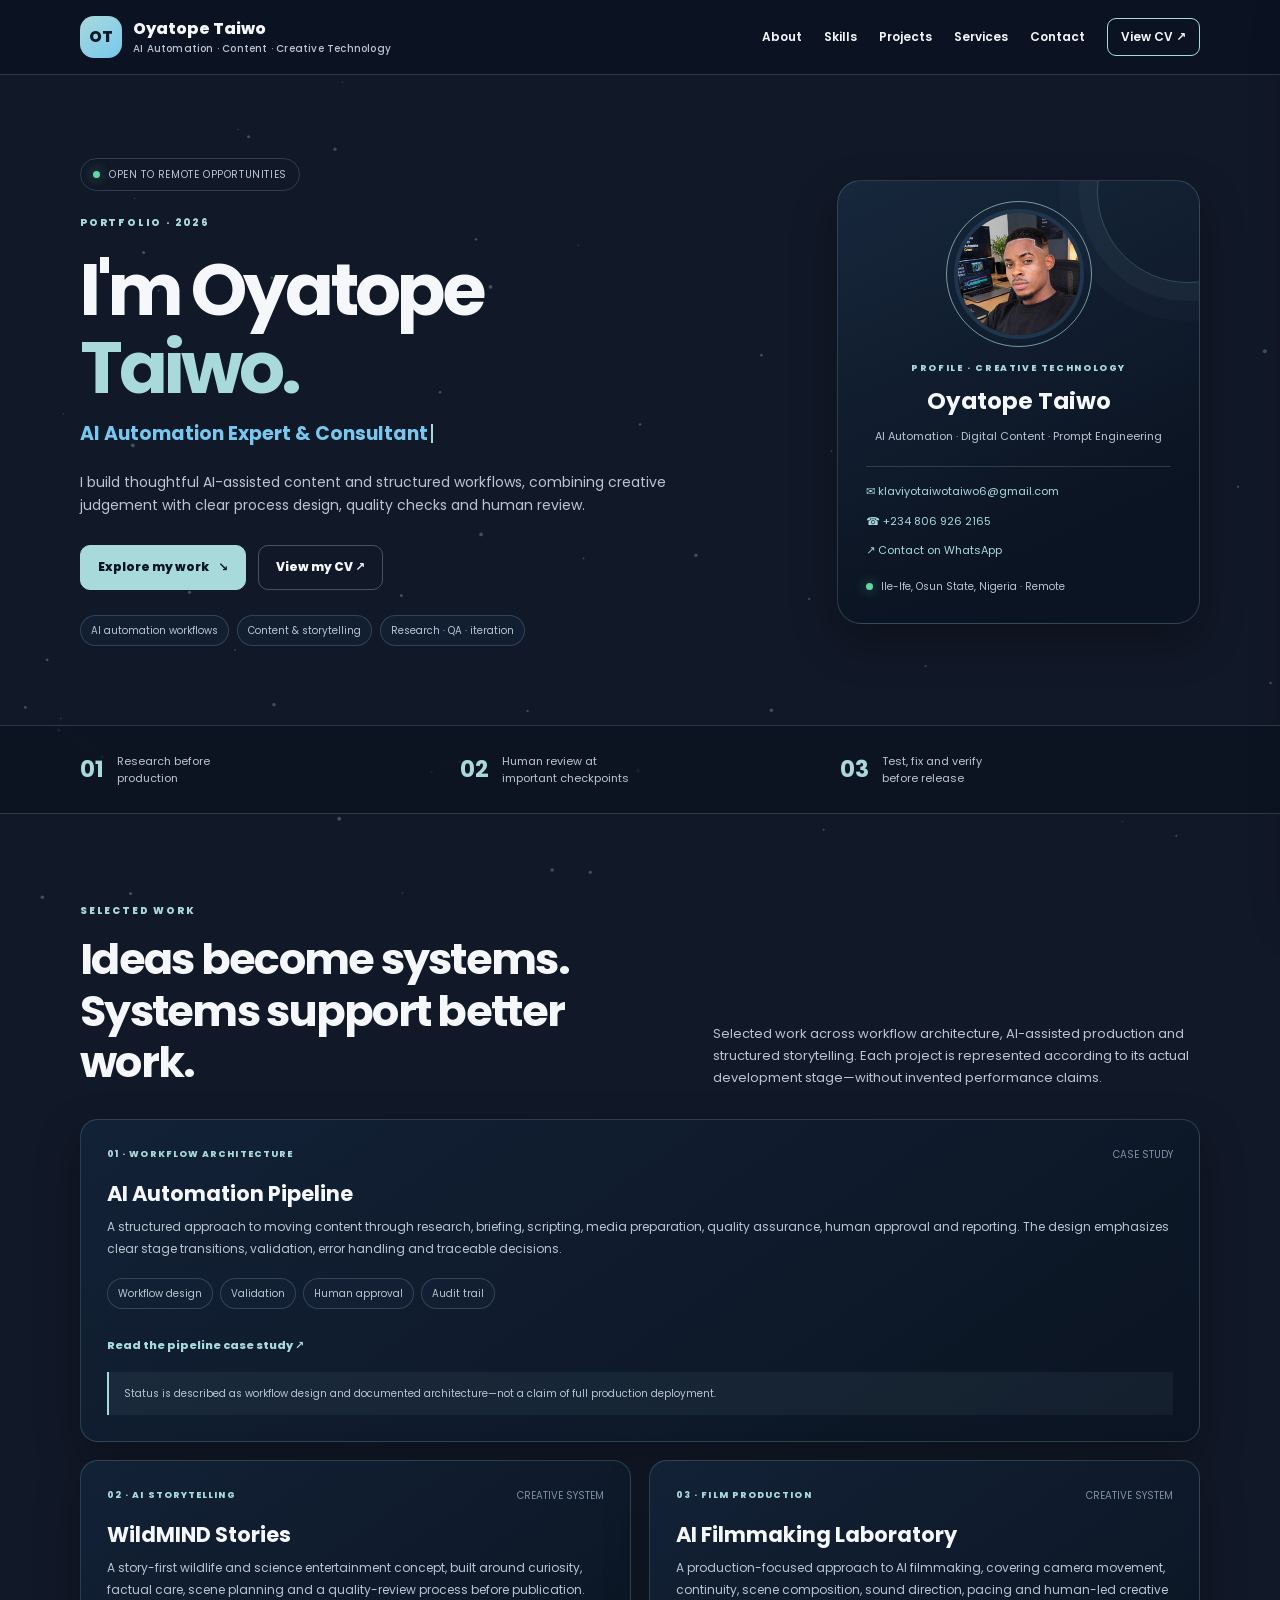
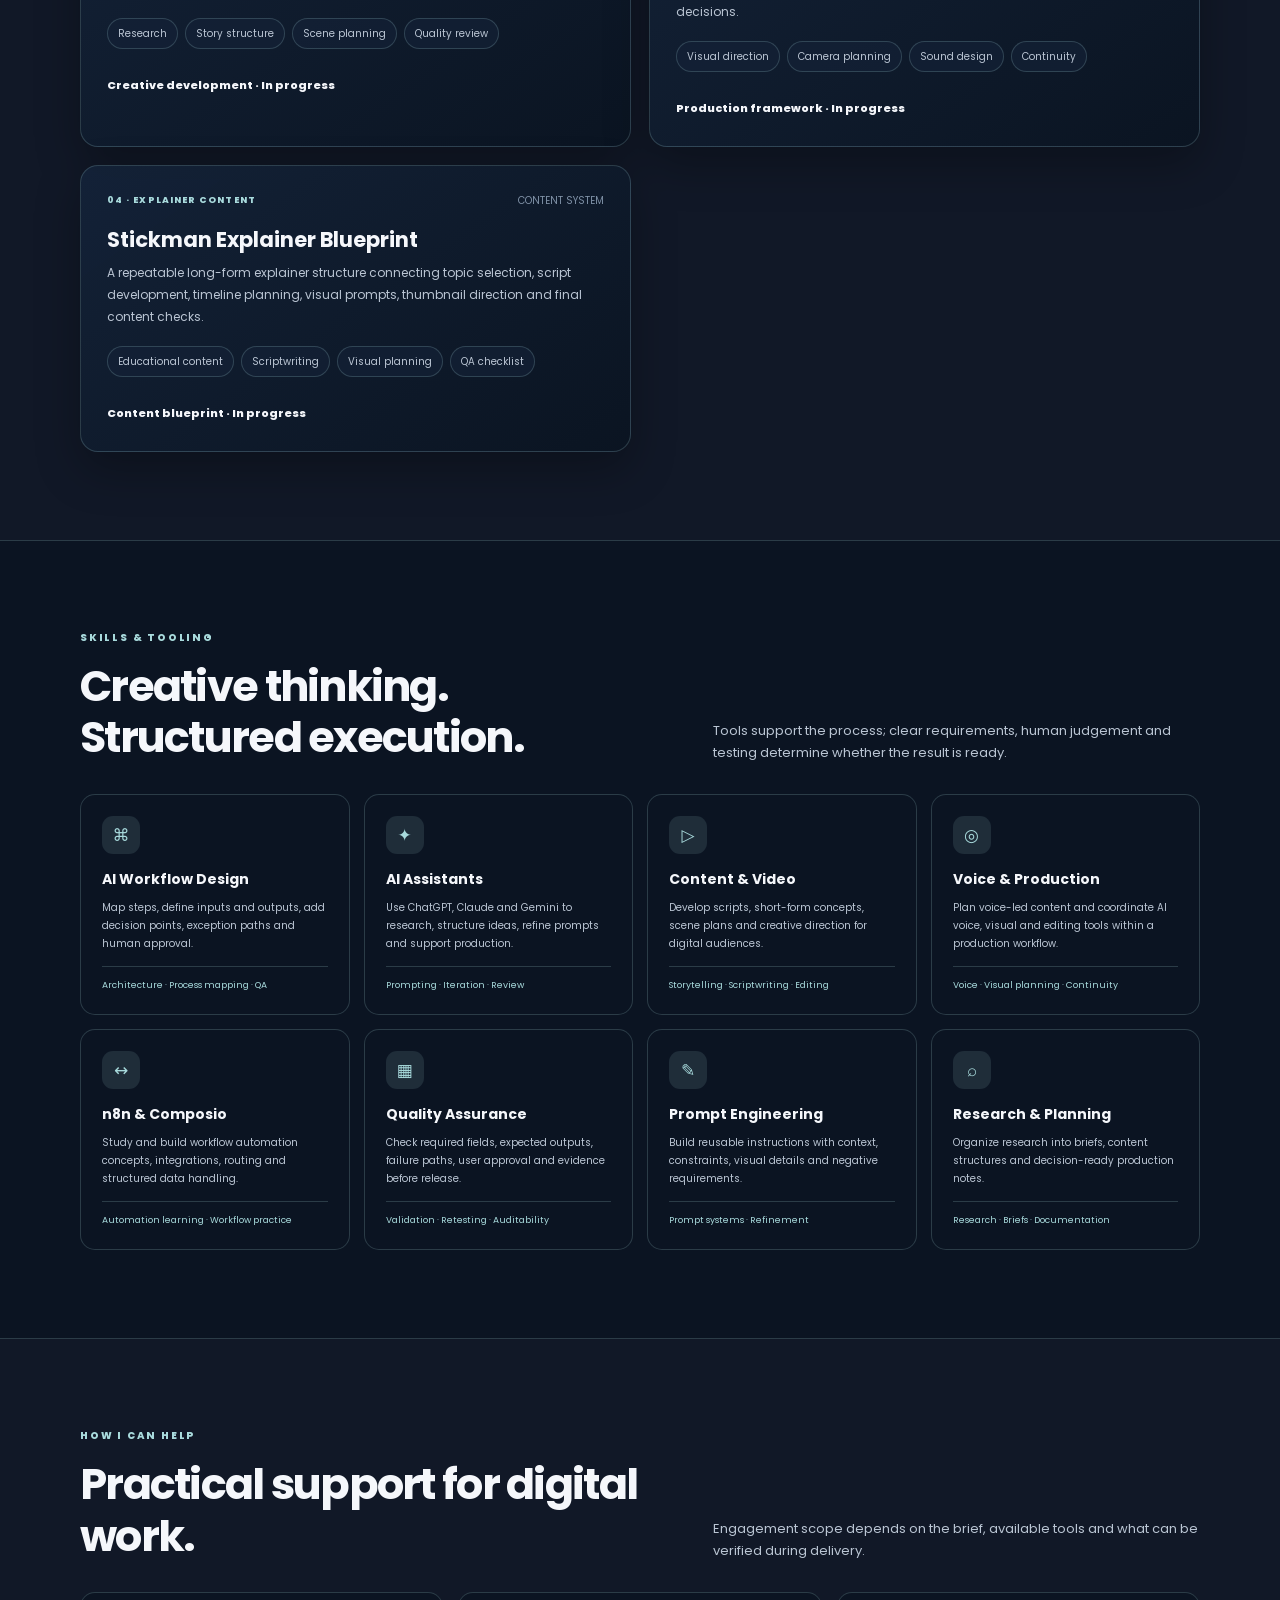
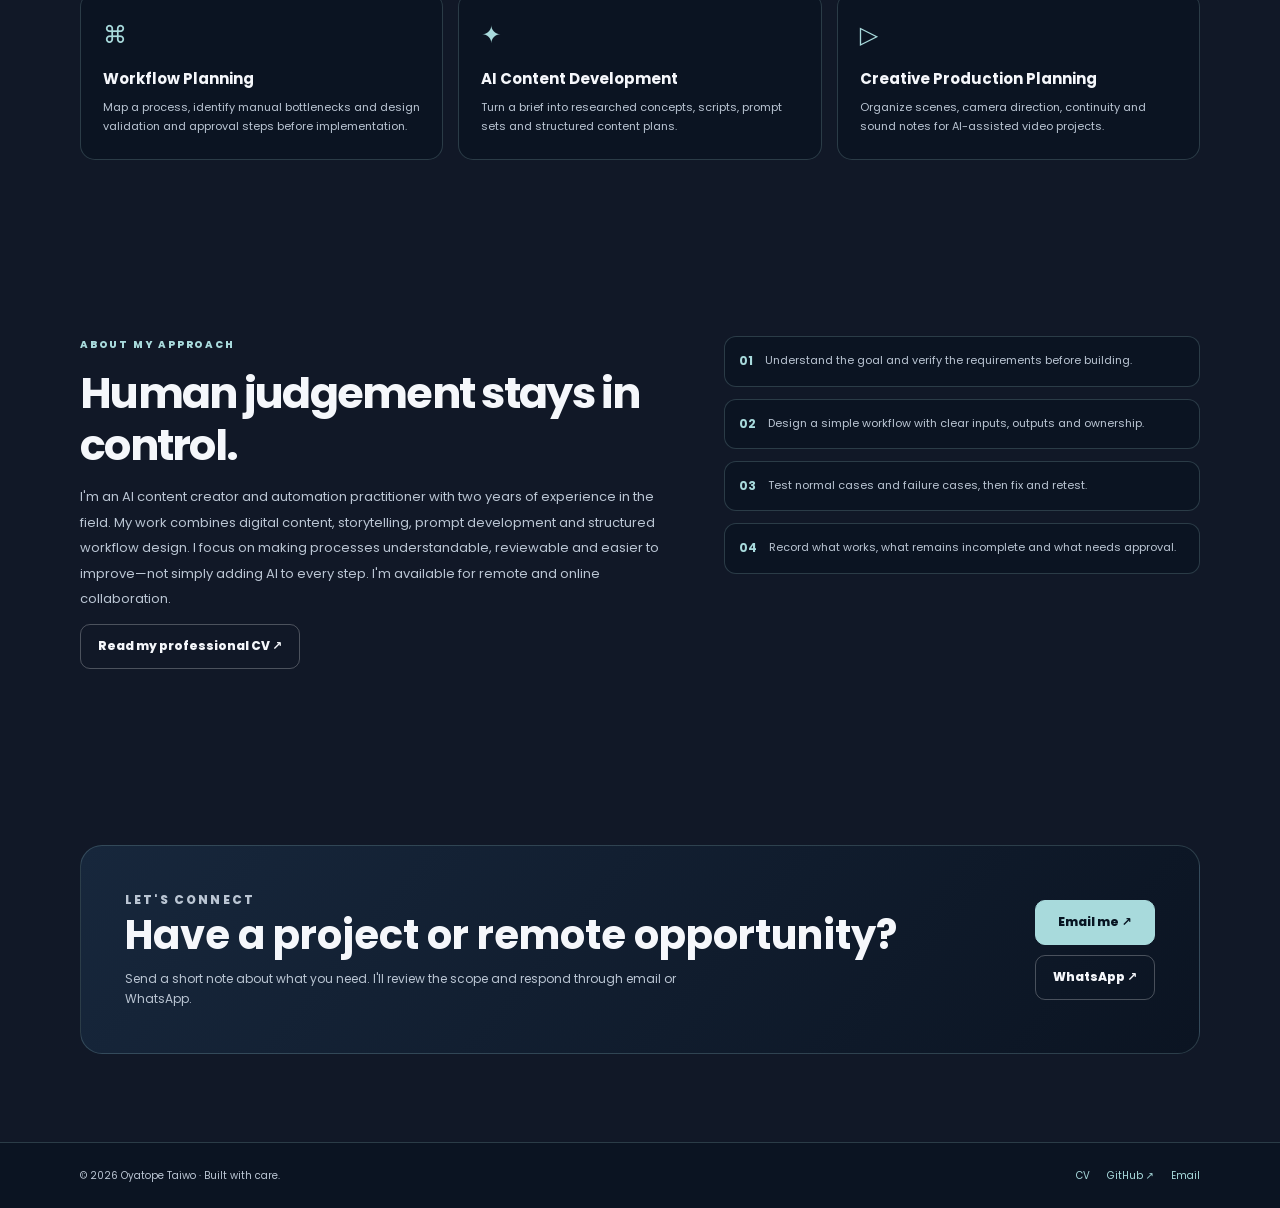
==== christian-style-preview.html @ 6e8637de "Add isolated Christian-inspired portfolio redesign preview" ====
<!doctype html>
<html lang="en">
<head>
<meta charset="utf-8">
<meta name="viewport" content="width=device-width,initial-scale=1">
<meta name="theme-color" content="#0d1726">
<meta name="description" content="Oyatope Taiwo — AI Automation, AI Content Creation and Creative Technology. Explore selected work, workflow design and professional experience.">
<title>Oyatope Taiwo | AI Automation & Creative Technology</title>
<link rel="preconnect" href="https://fonts.googleapis.com">
<link rel="preconnect" href="https://fonts.gstatic.com" crossorigin>
<link href="https://fonts.googleapis.com/css2?family=Poppins:wght@400;500;600;700;800&display=swap" rel="stylesheet">
<style>
:root{--bg:#111827;--panel:#0b1422;--panel2:#142238;--blue:#a8dadc;--blue2:#77c7ee;--text:#f5f7fb;--muted:#bac5d3;--line:rgba(168,218,220,.2);--shadow:0 18px 45px rgba(0,0,0,.28);--wrap:1120px}
*{box-sizing:border-box}html{scroll-behavior:smooth;scroll-padding-top:86px}body{margin:0;background:var(--bg);color:var(--text);font-family:Poppins,system-ui,sans-serif;line-height:1.7;overflow-x:hidden}body.menu-open{overflow:hidden}a{color:var(--blue);text-underline-offset:4px}button{font:inherit}.wrap{width:min(var(--wrap),calc(100% - 42px));margin-inline:auto}.skip{position:absolute;left:-999px;top:10px;background:var(--blue);color:#07111e;padding:10px;z-index:1000}.skip:focus{left:10px}#particles{position:fixed;inset:0;width:100%;height:100%;z-index:-1;pointer-events:none;opacity:.46}
header{position:sticky;top:0;z-index:50;background:rgba(11,20,34,.94);backdrop-filter:blur(14px);border-bottom:1px solid var(--line)}.topbar{min-height:74px;display:flex;align-items:center;justify-content:space-between;gap:16px}.brand{display:flex;align-items:center;gap:11px;text-decoration:none;color:var(--text);font-weight:800;line-height:1.2}.brand-mark{width:42px;height:42px;display:grid;place-items:center;border-radius:14px;background:linear-gradient(145deg,var(--blue),var(--blue2));color:#0a1724;font-weight:800}.brand small{display:block;margin-top:4px;color:var(--muted);font-size:10px;font-weight:500;letter-spacing:.02em}.desktop-nav{display:flex;align-items:center;gap:22px}.desktop-nav a,.side-nav a{font-size:12px;font-weight:600;text-decoration:none;color:var(--text)}.desktop-nav a:hover,.side-nav a:hover{color:var(--blue)}.nav-cv{border:1px solid var(--blue);padding:8px 13px;border-radius:9px}.menu-toggle{display:none;width:44px;height:42px;border:1px solid var(--line);border-radius:10px;background:transparent;cursor:pointer}.menu-toggle span{display:block;width:20px;height:2px;background:var(--text);margin:5px auto;transition:transform .22s,opacity .22s}.menu-toggle[aria-expanded=true] span:first-child{transform:translateY(7px) rotate(45deg)}.menu-toggle[aria-expanded=true] span:nth-child(2){opacity:0}.menu-toggle[aria-expanded=true] span:last-child{transform:translateY(-7px) rotate(-45deg)}.menu-overlay{position:fixed;inset:0;background:rgba(0,0,0,.6);z-index:59;opacity:0;visibility:hidden;transition:opacity .25s}.side-nav{position:fixed;right:0;top:0;height:100dvh;width:min(330px,86vw);padding:92px 28px 30px;background:var(--panel);border-left:1px solid var(--line);z-index:60;display:flex;flex-direction:column;gap:5px;transform:translateX(105%);transition:transform .28s ease;box-shadow:var(--shadow)}.side-nav a{padding:13px 12px;border-radius:9px}.side-nav a:hover{background:var(--panel2)}.side-nav .side-note{margin-top:auto;color:var(--muted);font-size:11px}
body.menu-open .side-nav{transform:translateX(0)}body.menu-open .menu-overlay{opacity:1;visibility:visible}
.hero{min-height:650px;display:grid;grid-template-columns:minmax(0,1.35fr) minmax(270px,.72fr);align-items:center;gap:clamp(34px,6vw,78px);padding-top:76px;padding-bottom:72px}.eyebrow{color:var(--blue);font-size:10px;font-weight:800;letter-spacing:.18em;margin:0 0 15px}.availability{display:inline-flex;align-items:center;gap:9px;border:1px solid var(--line);border-radius:100px;padding:7px 12px;color:var(--muted);font-size:10px;letter-spacing:.06em}.dot{width:7px;height:7px;border-radius:50%;background:#65d6a3;box-shadow:0 0 12px rgba(101,214,163,.6)}.hero h1{font-size:clamp(42px,6vw,72px);line-height:1.08;letter-spacing:-.055em;margin:20px 0 12px}.hero h1 span{color:var(--blue)}.role{color:var(--blue2);font-weight:700;font-size:clamp(15px,2vw,19px);margin:0 0 20px}.hero-copy>p:not(.eyebrow):not(.role){max-width:660px;color:var(--muted);font-size:14px}.actions{display:flex;flex-wrap:wrap;gap:12px;margin-top:27px}.btn{min-height:45px;display:inline-flex;align-items:center;justify-content:center;gap:9px;padding:11px 17px;border:1px solid var(--blue);border-radius:10px;text-decoration:none;font-size:12px;font-weight:750;transition:transform .2s,background .2s,color .2s}.btn:hover{transform:translateY(-2px)}.btn-primary{background:var(--blue);color:#081522}.btn-primary:hover{background:#c9f0f1;color:#081522}.btn-ghost{background:transparent;color:var(--text);border-color:rgba(255,255,255,.25)}.quick-tags{display:flex;flex-wrap:wrap;gap:8px;margin-top:25px}.quick-tags span,.pills span{font-size:10px;border:1px solid var(--line);border-radius:100px;padding:6px 10px;color:var(--muted);background:rgba(20,34,56,.65)}
.profile-card{position:relative;padding:28px;background:linear-gradient(155deg,#17273c,#0b1422 75%);border:1px solid var(--line);border-radius:24px;box-shadow:var(--shadow);overflow:hidden}.profile-card:before{content:"";position:absolute;width:180px;height:180px;right:-80px;top:-80px;border:1px solid rgba(168,218,220,.24);border-radius:50%;box-shadow:0 0 0 18px rgba(168,218,220,.035),0 0 0 38px rgba(168,218,220,.025)}.portrait-wrap{width:130px;height:130px;margin:0 auto 22px;position:relative}.portrait-wrap:before{content:"";position:absolute;inset:-8px;border:1px solid var(--blue);border-radius:50%;opacity:.65;animation:orbit 18s linear infinite}.portrait{width:100%;height:100%;display:block;object-fit:cover;object-position:center;border-radius:50%;border:4px solid #20364c;background:#17273c}.profile-card .eyebrow{text-align:center;margin-bottom:6px;font-size:9px}.profile-card h2{text-align:center;font-size:23px;margin:0}.profile-sub{text-align:center;color:var(--muted);font-size:11px;margin:6px 0 20px}.profile-links{border-top:1px solid var(--line);padding-top:15px;display:grid;gap:11px}.profile-links a{font-size:11px;overflow-wrap:anywhere;text-decoration:none}.profile-links a:hover{text-decoration:underline}.location{color:var(--muted);font-size:10px;margin-top:18px;display:flex;gap:8px;align-items:center}
.principles{border-block:1px solid var(--line);background:rgba(11,20,34,.76)}.principles-inner{display:grid;grid-template-columns:repeat(3,1fr);gap:20px;padding-block:24px}.principle{display:flex;align-items:center;gap:13px}.principle strong{font-size:23px;color:var(--blue)}.principle span{font-size:11px;line-height:1.5;color:var(--muted)}
section.content{padding-top:88px;padding-bottom:88px}.section-head{display:grid;grid-template-columns:1.1fr .9fr;gap:38px;align-items:end;margin-bottom:30px}.section-head h2,.about h2{font-size:clamp(29px,4vw,43px);line-height:1.2;letter-spacing:-.04em;margin:0}.section-head>p{margin:0;color:var(--muted);font-size:13px}.project-grid{display:grid;grid-template-columns:repeat(2,minmax(0,1fr));gap:18px}.project{position:relative;padding:26px;border:1px solid var(--line);border-radius:18px;background:linear-gradient(145deg,rgba(20,34,56,.95),rgba(11,20,34,.96));box-shadow:var(--shadow);transition:transform .22s,border-color .22s}.project:hover{transform:translateY(-4px);border-color:rgba(168,218,220,.55)}.project.featured{grid-column:1/-1}.project-top{display:flex;align-items:center;justify-content:space-between;gap:12px}.project-type{font-size:9px;font-weight:800;letter-spacing:.12em;color:var(--blue)}.project-number{font-size:10px;color:#7f91a6}.project h3{font-size:21px;line-height:1.3;margin:17px 0 9px}.project p{font-size:12px;color:var(--muted);margin:0;line-height:1.85}.pills{display:flex;flex-wrap:wrap;gap:7px;margin:17px 0 21px}.text-link{font-size:11px;font-weight:800;text-decoration:none}.text-link:hover{text-decoration:underline}.evidence-note{margin-top:15px;padding:13px 15px;border-left:2px solid var(--blue);background:rgba(168,218,220,.06);color:var(--muted);font-size:10px}
.skills-section{background:rgba(11,20,34,.72);border-block:1px solid var(--line)}.skill-grid{display:grid;grid-template-columns:repeat(4,minmax(0,1fr));gap:14px}.skill{padding:21px;border:1px solid var(--line);border-radius:15px;background:var(--panel)}.skill-icon{width:38px;height:38px;display:grid;place-items:center;border-radius:11px;background:rgba(168,218,220,.12);color:var(--blue);font-size:17px}.skill h3{font-size:14px;margin:14px 0 7px}.skill p{font-size:10px;color:var(--muted);line-height:1.8;margin:0}.skill small{display:block;color:var(--blue);font-size:9px;margin-top:13px;padding-top:11px;border-top:1px solid var(--line)}
.service-grid{display:grid;grid-template-columns:repeat(3,minmax(0,1fr));gap:15px}.service{padding:22px;border:1px solid var(--line);border-radius:15px;background:var(--panel)}.service .symbol{font-size:24px;color:var(--blue)}.service h3{font-size:15px;margin:10px 0 6px}.service p{font-size:11px;color:var(--muted);line-height:1.8;margin:0}
.about-layout{display:grid;grid-template-columns:1fr .8fr;gap:50px;align-items:start}.about-copy{font-size:13px;color:var(--muted);line-height:1.95}.approach-list{display:grid;gap:12px}.approach-item{display:flex;gap:12px;padding:14px;border:1px solid var(--line);border-radius:12px;background:var(--panel)}.approach-item b{color:var(--blue);font-size:12px}.approach-item span{font-size:11px;color:var(--muted)}
.contact-box{padding:clamp(24px,5vw,44px);border:1px solid var(--line);border-radius:22px;background:linear-gradient(130deg,#17273c,#0b1422);display:grid;grid-template-columns:1fr auto;gap:25px;align-items:center}.contact-box h2{font-size:clamp(27px,4vw,40px);line-height:1.2;margin:0 0 10px}.contact-box p{font-size:12px;color:var(--muted);margin:0;max-width:620px}.contact-actions{display:flex;flex-direction:column;gap:10px}.contact-actions .btn{white-space:nowrap}
footer{border-top:1px solid var(--line);background:var(--panel)}.footer-inner{display:flex;justify-content:space-between;align-items:center;gap:18px;padding-block:24px}.footer-inner p{font-size:10px;color:var(--muted);margin:0}.footer-links{display:flex;gap:17px;flex-wrap:wrap}.footer-links a{font-size:10px;text-decoration:none}.to-top{position:fixed;right:18px;bottom:18px;width:47px;height:47px;display:grid;place-items:center;border:1px solid var(--line);border-radius:50%;background:var(--blue);color:#091521;font-size:20px;text-decoration:none;box-shadow:var(--shadow);z-index:30;opacity:0;pointer-events:none;transform:translateY(8px);transition:opacity .2s,transform .2s}.to-top.visible{opacity:1;pointer-events:auto;transform:translateY(0)}
.reveal{opacity:0;transform:translateY(18px);transition:opacity .55s ease,transform .55s ease}.reveal.in-view{opacity:1;transform:translateY(0)}.type-caret{display:inline-block;width:2px;height:1em;vertical-align:-.12em;background:var(--blue);margin-left:3px;animation:blink .8s steps(2,start) infinite}
@keyframes orbit{to{transform:rotate(360deg)}}@keyframes blink{to{opacity:0}}
@media(max-width:900px){.desktop-nav{gap:13px}.desktop-nav a{font-size:11px}.hero{gap:35px;min-height:auto;padding-top:62px}.skill-grid{grid-template-columns:repeat(2,minmax(0,1fr))}.service-grid{grid-template-columns:repeat(2,minmax(0,1fr))}}
@media(max-width:700px){.desktop-nav{display:none}.menu-toggle{display:block}.hero{grid-template-columns:1fr;padding-top:50px;padding-bottom:48px;gap:36px}.hero h1{font-size:clamp(42px,11vw,64px)}.profile-card{max-width:410px;width:100%;margin-inline:auto}.principles-inner{gap:12px}.principle{align-items:flex-start;gap:8px}.principle strong{font-size:18px}.principle span{font-size:9px}.section-head{grid-template-columns:1fr;gap:12px}.project-grid{grid-template-columns:1fr}.project.featured{grid-column:auto}.about-layout{grid-template-columns:1fr;gap:22px}.contact-box{grid-template-columns:1fr}.contact-actions{flex-direction:row;flex-wrap:wrap}.contact-actions .btn{white-space:normal}.footer-inner{align-items:flex-start;flex-direction:column}.side-nav{display:flex}}
@media(max-width:430px){.wrap{width:calc(100% - 30px)}.brand small{max-width:210px;font-size:9px}.brand-mark{width:38px;height:38px}.hero h1{font-size:41px}.hero-copy>p:not(.eyebrow):not(.role){font-size:12px}.actions .btn{flex:1}.principles-inner{grid-template-columns:1fr;gap:13px}.principle{align-items:center}.principle span br{display:none}.skill-grid,.service-grid{grid-template-columns:1fr}.skill p{min-height:0}.project{padding:21px}.project h3{font-size:19px}.contact-actions{flex-direction:column}.contact-actions .btn{width:100%}}
@media(prefers-reduced-motion:reduce){*,*::before,*::after{scroll-behavior:auto!important;animation-duration:.01ms!important;animation-iteration-count:1!important;transition-duration:.01ms!important}.reveal{opacity:1;transform:none}}
</style>
</head>
<body id="top">
<a class="skip" href="#main">Skip to content</a>
<canvas id="particles" aria-hidden="true"></canvas>
<header>
  <div class="topbar wrap">
    <a class="brand" href="#top" aria-label="Oyatope Taiwo home"><span class="brand-mark">OT</span><span>Oyatope Taiwo<small>AI Automation · Content · Creative Technology</small></span></a>
    <nav class="desktop-nav" aria-label="Main navigation"><a href="#about">About</a><a href="#skills">Skills</a><a href="#work">Projects</a><a href="#services">Services</a><a href="#contact">Contact</a><a class="nav-cv" href="cv.html">View CV ↗</a></nav>
    <button class="menu-toggle" id="menu-toggle" type="button" aria-label="Open navigation menu" aria-controls="side-nav" aria-expanded="false"><span></span><span></span><span></span></button>
  </div>
</header>
<div class="menu-overlay" id="menu-overlay" aria-hidden="true"></div>
<nav class="side-nav" id="side-nav" aria-label="Mobile navigation" aria-hidden="true">
  <a href="#about">About me</a><a href="#skills">Skills & tools</a><a href="#work">Selected projects</a><a href="#services">Services</a><a href="#contact">Contact</a><a href="cv.html">View CV ↗</a>
  <p class="side-note">Research carefully. Build deliberately. Test before release.</p>
</nav>
<main id="main">
<section class="hero wrap">
  <div class="hero-copy reveal">
    <span class="availability"><span class="dot"></span> OPEN TO REMOTE OPPORTUNITIES</span>
    <p class="eyebrow" style="margin-top:23px">PORTFOLIO · 2026</p>
    <h1>I'm Oyatope<br><span>Taiwo.</span></h1>
    <p class="role"><span id="typed-role">AI Automation Expert & Consultant</span><span class="type-caret" aria-hidden="true"></span></p>
    <p>I build thoughtful AI-assisted content and structured workflows, combining creative judgement with clear process design, quality checks and human review.</p>
    <div class="actions"><a class="btn btn-primary" href="#work">Explore my work <span aria-hidden="true">↘</span></a><a class="btn btn-ghost" href="cv.html">View my CV ↗</a></div>
    <div class="quick-tags"><span>AI automation workflows</span><span>Content & storytelling</span><span>Research · QA · iteration</span></div>
  </div>
  <aside class="profile-card reveal" aria-label="Professional contact card">
    <div class="portrait-wrap"><img class="portrait" src="assets/profile.jpg" alt="Professional photograph of Oyatope Taiwo" width="130" height="130" fetchpriority="high"></div>
    <p class="eyebrow">PROFILE · CREATIVE TECHNOLOGY</p><h2>Oyatope Taiwo</h2><p class="profile-sub">AI Automation · Digital Content · Prompt Engineering</p>
    <div class="profile-links"><a href="mailto:klaviyotaiwotaiwo6@gmail.com">✉ klaviyotaiwotaiwo6@gmail.com</a><a href="tel:+2348069262165">☎ +234 806 926 2165</a><a href="https://wa.me/2348069262165" target="_blank" rel="noopener noreferrer">↗ Contact on WhatsApp</a></div>
    <div class="location"><span class="dot"></span> Ile-Ife, Osun State, Nigeria · Remote</div>
  </aside>
</section>
<div class="principles"><div class="principles-inner wrap"><div class="principle"><strong>01</strong><span>Research before<br>production</span></div><div class="principle"><strong>02</strong><span>Human review at<br>important checkpoints</span></div><div class="principle"><strong>03</strong><span>Test, fix and verify<br>before release</span></div></div></div>
<section class="content wrap" id="work">
  <div class="section-head reveal"><div><p class="eyebrow">SELECTED WORK</p><h2>Ideas become systems.<br>Systems support better work.</h2></div><p>Selected work across workflow architecture, AI-assisted production and structured storytelling. Each project is represented according to its actual development stage—without invented performance claims.</p></div>
  <div class="project-grid">
    <article class="project featured reveal"><div class="project-top"><span class="project-type">01 · WORKFLOW ARCHITECTURE</span><span class="project-number">CASE STUDY</span></div><h3>AI Automation Pipeline</h3><p>A structured approach to moving content through research, briefing, scripting, media preparation, quality assurance, human approval and reporting. The design emphasizes clear stage transitions, validation, error handling and traceable decisions.</p><div class="pills"><span>Workflow design</span><span>Validation</span><span>Human approval</span><span>Audit trail</span></div><a class="text-link" href="si-automation-pipeline.html">Read the pipeline case study ↗</a><div class="evidence-note">Status is described as workflow design and documented architecture—not a claim of full production deployment.</div></article>
    <article class="project reveal"><div class="project-top"><span class="project-type">02 · AI STORYTELLING</span><span class="project-number">CREATIVE SYSTEM</span></div><h3>WildMIND Stories</h3><p>A story-first wildlife and science entertainment concept, built around curiosity, factual care, scene planning and a quality-review process before publication.</p><div class="pills"><span>Research</span><span>Story structure</span><span>Scene planning</span><span>Quality review</span></div><span class="text-link">Creative development · In progress</span></article>
    <article class="project reveal"><div class="project-top"><span class="project-type">03 · FILM PRODUCTION</span><span class="project-number">CREATIVE SYSTEM</span></div><h3>AI Filmmaking Laboratory</h3><p>A production-focused approach to AI filmmaking, covering camera movement, continuity, scene composition, sound direction, pacing and human-led creative decisions.</p><div class="pills"><span>Visual direction</span><span>Camera planning</span><span>Sound design</span><span>Continuity</span></div><span class="text-link">Production framework · In progress</span></article>
    <article class="project reveal"><div class="project-top"><span class="project-type">04 · EXPLAINER CONTENT</span><span class="project-number">CONTENT SYSTEM</span></div><h3>Stickman Explainer Blueprint</h3><p>A repeatable long-form explainer structure connecting topic selection, script development, timeline planning, visual prompts, thumbnail direction and final content checks.</p><div class="pills"><span>Educational content</span><span>Scriptwriting</span><span>Visual planning</span><span>QA checklist</span></div><span class="text-link">Content blueprint · In progress</span></article>
  </div>
</section>
<section class="content skills-section" id="skills"><div class="wrap"><div class="section-head reveal"><div><p class="eyebrow">SKILLS & TOOLING</p><h2>Creative thinking.<br>Structured execution.</h2></div><p>Tools support the process; clear requirements, human judgement and testing determine whether the result is ready.</p></div>
<div class="skill-grid">
  <article class="skill reveal"><span class="skill-icon" aria-hidden="true">⌘</span><h3>AI Workflow Design</h3><p>Map steps, define inputs and outputs, add decision points, exception paths and human approval.</p><small>Architecture · Process mapping · QA</small></article>
  <article class="skill reveal"><span class="skill-icon" aria-hidden="true">✦</span><h3>AI Assistants</h3><p>Use ChatGPT, Claude and Gemini to research, structure ideas, refine prompts and support production.</p><small>Prompting · Iteration · Review</small></article>
  <article class="skill reveal"><span class="skill-icon" aria-hidden="true">▷</span><h3>Content & Video</h3><p>Develop scripts, short-form concepts, scene plans and creative direction for digital audiences.</p><small>Storytelling · Scriptwriting · Editing</small></article>
  <article class="skill reveal"><span class="skill-icon" aria-hidden="true">◎</span><h3>Voice & Production</h3><p>Plan voice-led content and coordinate AI voice, visual and editing tools within a production workflow.</p><small>Voice · Visual planning · Continuity</small></article>
  <article class="skill reveal"><span class="skill-icon" aria-hidden="true">↔</span><h3>n8n & Composio</h3><p>Study and build workflow automation concepts, integrations, routing and structured data handling.</p><small>Automation learning · Workflow practice</small></article>
  <article class="skill reveal"><span class="skill-icon" aria-hidden="true">▦</span><h3>Quality Assurance</h3><p>Check required fields, expected outputs, failure paths, user approval and evidence before release.</p><small>Validation · Retesting · Auditability</small></article>
  <article class="skill reveal"><span class="skill-icon" aria-hidden="true">✎</span><h3>Prompt Engineering</h3><p>Build reusable instructions with context, constraints, visual details and negative requirements.</p><small>Prompt systems · Refinement</small></article>
  <article class="skill reveal"><span class="skill-icon" aria-hidden="true">⌕</span><h3>Research & Planning</h3><p>Organize research into briefs, content structures and decision-ready production notes.</p><small>Research · Briefs · Documentation</small></article>
</div></div></section>
<section class="content wrap" id="services"><div class="section-head reveal"><div><p class="eyebrow">HOW I CAN HELP</p><h2>Practical support for digital work.</h2></div><p>Engagement scope depends on the brief, available tools and what can be verified during delivery.</p></div><div class="service-grid">
<article class="service reveal"><span class="symbol" aria-hidden="true">⌘</span><h3>Workflow Planning</h3><p>Map a process, identify manual bottlenecks and design validation and approval steps before implementation.</p></article>
<article class="service reveal"><span class="symbol" aria-hidden="true">✦</span><h3>AI Content Development</h3><p>Turn a brief into researched concepts, scripts, prompt sets and structured content plans.</p></article>
<article class="service reveal"><span class="symbol" aria-hidden="true">▷</span><h3>Creative Production Planning</h3><p>Organize scenes, camera direction, continuity and sound notes for AI-assisted video projects.</p></article>
</div></section>
<section class="content wrap" id="about"><div class="about-layout"><div class="about reveal"><p class="eyebrow">ABOUT MY APPROACH</p><h2>Human judgement stays in control.</h2><p class="about-copy">I'm an AI content creator and automation practitioner with two years of experience in the field. My work combines digital content, storytelling, prompt development and structured workflow design. I focus on making processes understandable, reviewable and easier to improve—not simply adding AI to every step. I'm available for remote and online collaboration.</p><a class="btn btn-ghost" href="cv.html">Read my professional CV ↗</a></div><div class="approach-list reveal"><div class="approach-item"><b>01</b><span>Understand the goal and verify the requirements before building.</span></div><div class="approach-item"><b>02</b><span>Design a simple workflow with clear inputs, outputs and ownership.</span></div><div class="approach-item"><b>03</b><span>Test normal cases and failure cases, then fix and retest.</span></div><div class="approach-item"><b>04</b><span>Record what works, what remains incomplete and what needs approval.</span></div></div></div></section>
<section class="content wrap" id="contact"><div class="contact-box reveal"><div><p class="eyebrow">LET'S CONNECT</p><h2>Have a project or remote opportunity?</h2><p>Send a short note about what you need. I'll review the scope and respond through email or WhatsApp.</p></div><div class="contact-actions"><a class="btn btn-primary" href="mailto:klaviyotaiwotaiwo6@gmail.com?subject=Portfolio%20Enquiry">Email me ↗</a><a class="btn btn-ghost" href="https://wa.me/2348069262165" target="_blank" rel="noopener noreferrer">WhatsApp ↗</a></div></div></section>
</main>
<footer><div class="footer-inner wrap"><p>© <span id="year">2026</span> Oyatope Taiwo · Built with care.</p><div class="footer-links"><a href="cv.html">CV</a><a href="https://github.com/williamsjam2x-ctrl/ai-content-creator-portfolio" target="_blank" rel="noopener noreferrer">GitHub ↗</a><a href="mailto:klaviyotaiwotaiwo6@gmail.com">Email</a></div></div></footer>
<a class="to-top" id="to-top" href="#top" aria-label="Back to top">↑</a>
<script>
(function(){
'use strict';
const reduced=window.matchMedia('(prefers-reduced-motion: reduce)').matches;
const toggle=document.getElementById('menu-toggle'), side=document.getElementById('side-nav'), overlay=document.getElementById('menu-overlay');
function setMenu(open){document.body.classList.toggle('menu-open',open);toggle.setAttribute('aria-expanded',String(open));toggle.setAttribute('aria-label',open?'Close navigation menu':'Open navigation menu');side.setAttribute('aria-hidden',String(!open));overlay.setAttribute('aria-hidden',String(!open));}
toggle.addEventListener('click',()=>setMenu(toggle.getAttribute('aria-expanded')!=='true'));
overlay.addEventListener('click',()=>setMenu(false));
side.querySelectorAll('a').forEach(a=>a.addEventListener('click',()=>setMenu(false)));
document.addEventListener('keydown',e=>{if(e.key==='Escape')setMenu(false)});
const topButton=document.getElementById('to-top');
function scrollState(){topButton.classList.toggle('visible',window.scrollY>420)}
window.addEventListener('scroll',scrollState,{passive:true});scrollState();
document.getElementById('year').textContent=String(new Date().getFullYear());
const revealEls=document.querySelectorAll('.reveal');
if('IntersectionObserver' in window&&!reduced){const observer=new IntersectionObserver(entries=>entries.forEach(entry=>{if(entry.isIntersecting){entry.target.classList.add('in-view');observer.unobserve(entry.target)}}),{threshold:.12});revealEls.forEach(el=>observer.observe(el));}else revealEls.forEach(el=>el.classList.add('in-view'));
const roles=['AI Automation Expert & Consultant','AI Content Creator','Creative Technology Specialist'];
const roleEl=document.getElementById('typed-role');
if(!reduced){let role=0,pos=roles[0].length,removing=true;function type(){const current=roles[role];if(removing){pos--;roleEl.textContent=current.slice(0,Math.max(0,pos));if(pos<=0){removing=false;role=(role+1)%roles.length;setTimeout(type,350);return}setTimeout(type,36)}else{const next=roles[role];pos++;roleEl.textContent=next.slice(0,pos);if(pos>=next.length){removing=true;setTimeout(type,1700);return}setTimeout(type,65)}}setTimeout(()=>{role=1;pos=0;removing=false;type()},2200)}
const canvas=document.getElementById('particles'),ctx=canvas.getContext&&canvas.getContext('2d');
if(ctx&&!reduced){let w=0,h=0,points=[],raf=0;function resize(){const dpr=Math.min(window.devicePixelRatio||1,1.5);w=window.innerWidth;h=window.innerHeight;canvas.width=Math.floor(w*dpr);canvas.height=Math.floor(h*dpr);canvas.style.width=w+'px';canvas.style.height=h+'px';ctx.setTransform(dpr,0,0,dpr,0,0);const count=Math.min(65,Math.floor(w/18));points=Array.from({length:count},()=>({x:Math.random()*w,y:Math.random()*h,vx:(Math.random()-.5)*.22,vy:(Math.random()-.5)*.22,r:Math.random()*1.5+.5}))}function draw(){ctx.clearRect(0,0,w,h);for(let i=0;i<points.length;i++){const p=points[i];p.x+=p.vx;p.y+=p.vy;if(p.x<0||p.x>w)p.vx*=-1;if(p.y<0||p.y>h)p.vy*=-1;ctx.beginPath();ctx.arc(p.x,p.y,p.r,0,Math.PI*2);ctx.fillStyle='rgba(168,218,220,.65)';ctx.fill();for(let j=i+1;j<points.length;j++){const q=points[j],dx=p.x-q.x,dy=p.y-q.y,dist=Math.sqrt(dx*dx+dy*dy);if(dist<105){ctx.beginPath();ctx.moveTo(p.x,p.y);ctx.lineTo(q.x,q.y);ctx.strokeStyle='rgba(168,218,220,'+(0.12*(1-dist/105))+')';ctx.lineWidth=.6;ctx.stroke()}}}raf=requestAnimationFrame(draw)}resize();draw();let resizeTimer;window.addEventListener('resize',()=>{clearTimeout(resizeTimer);resizeTimer=setTimeout(resize,150)});document.addEventListener('visibilitychange',()=>{if(document.hidden){cancelAnimationFrame(raf)}else{cancelAnimationFrame(raf);draw()}})}
})();
</script>
</body>
</html>
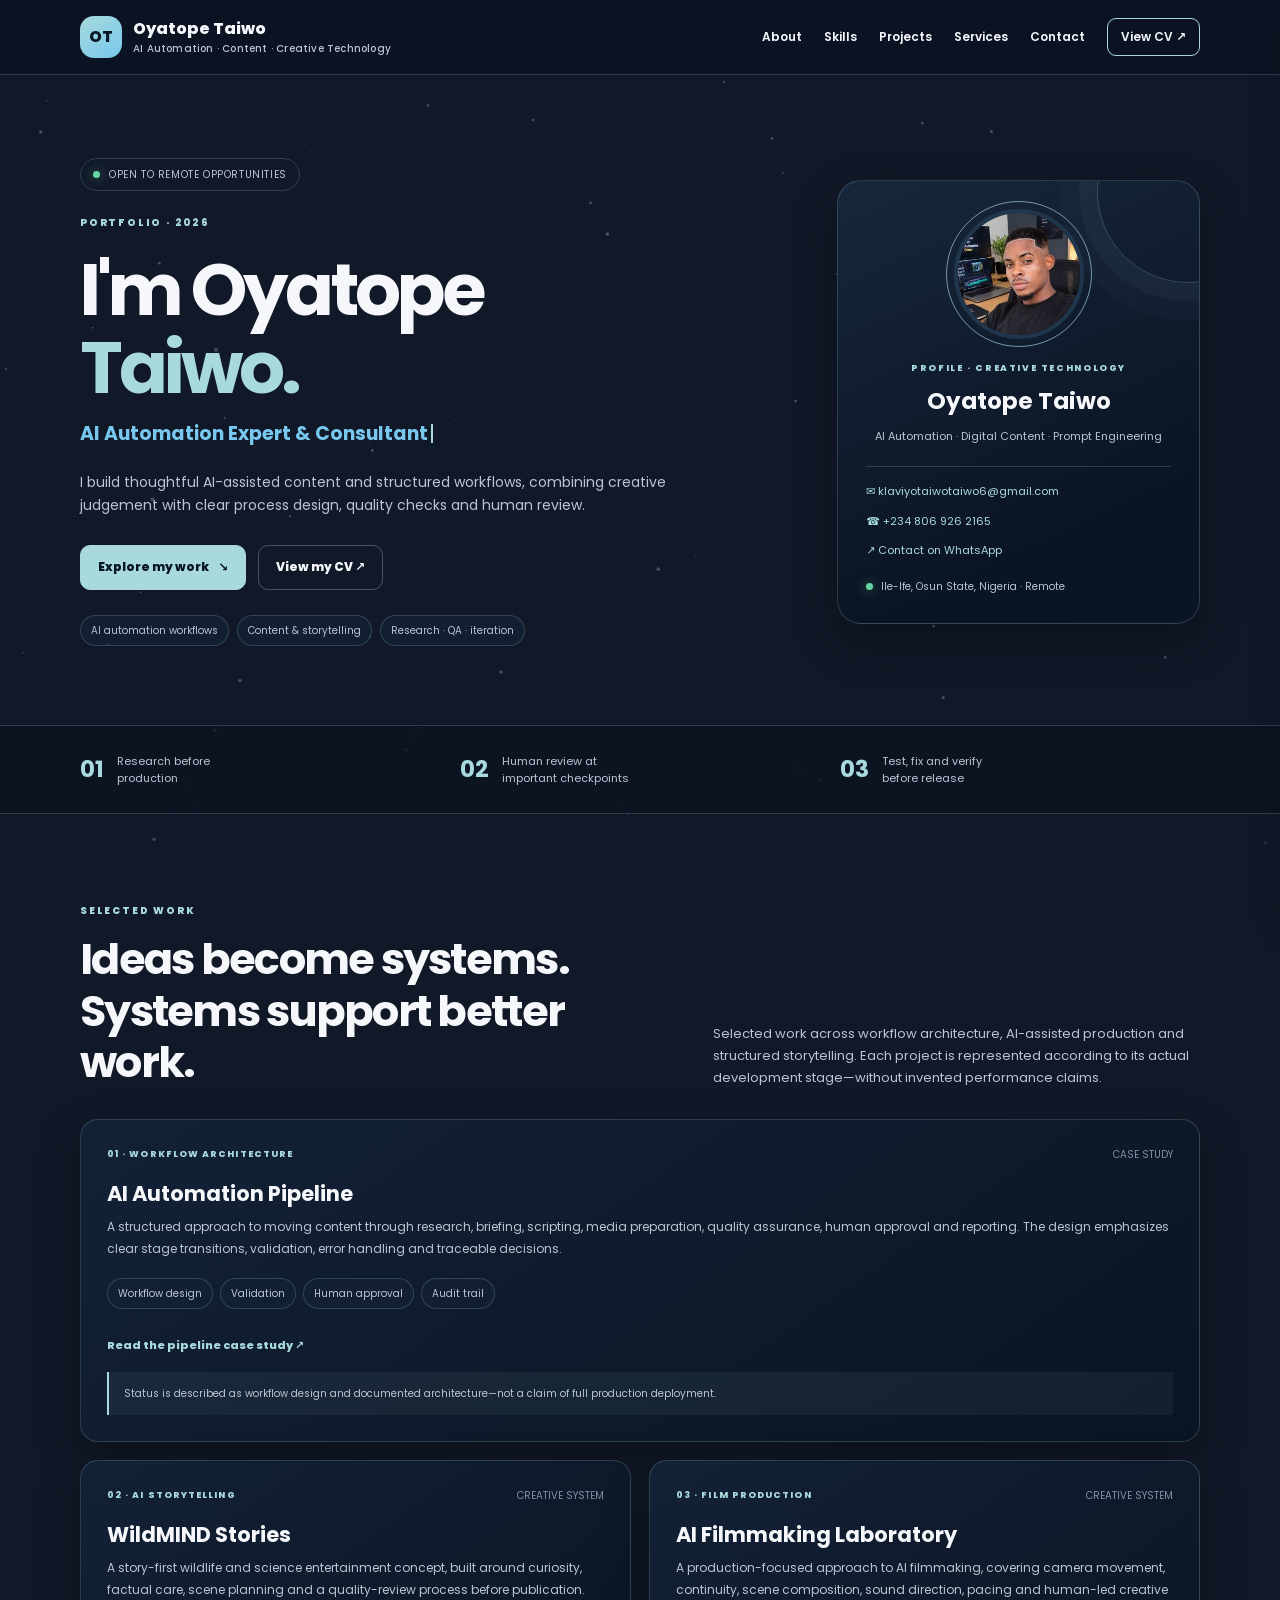
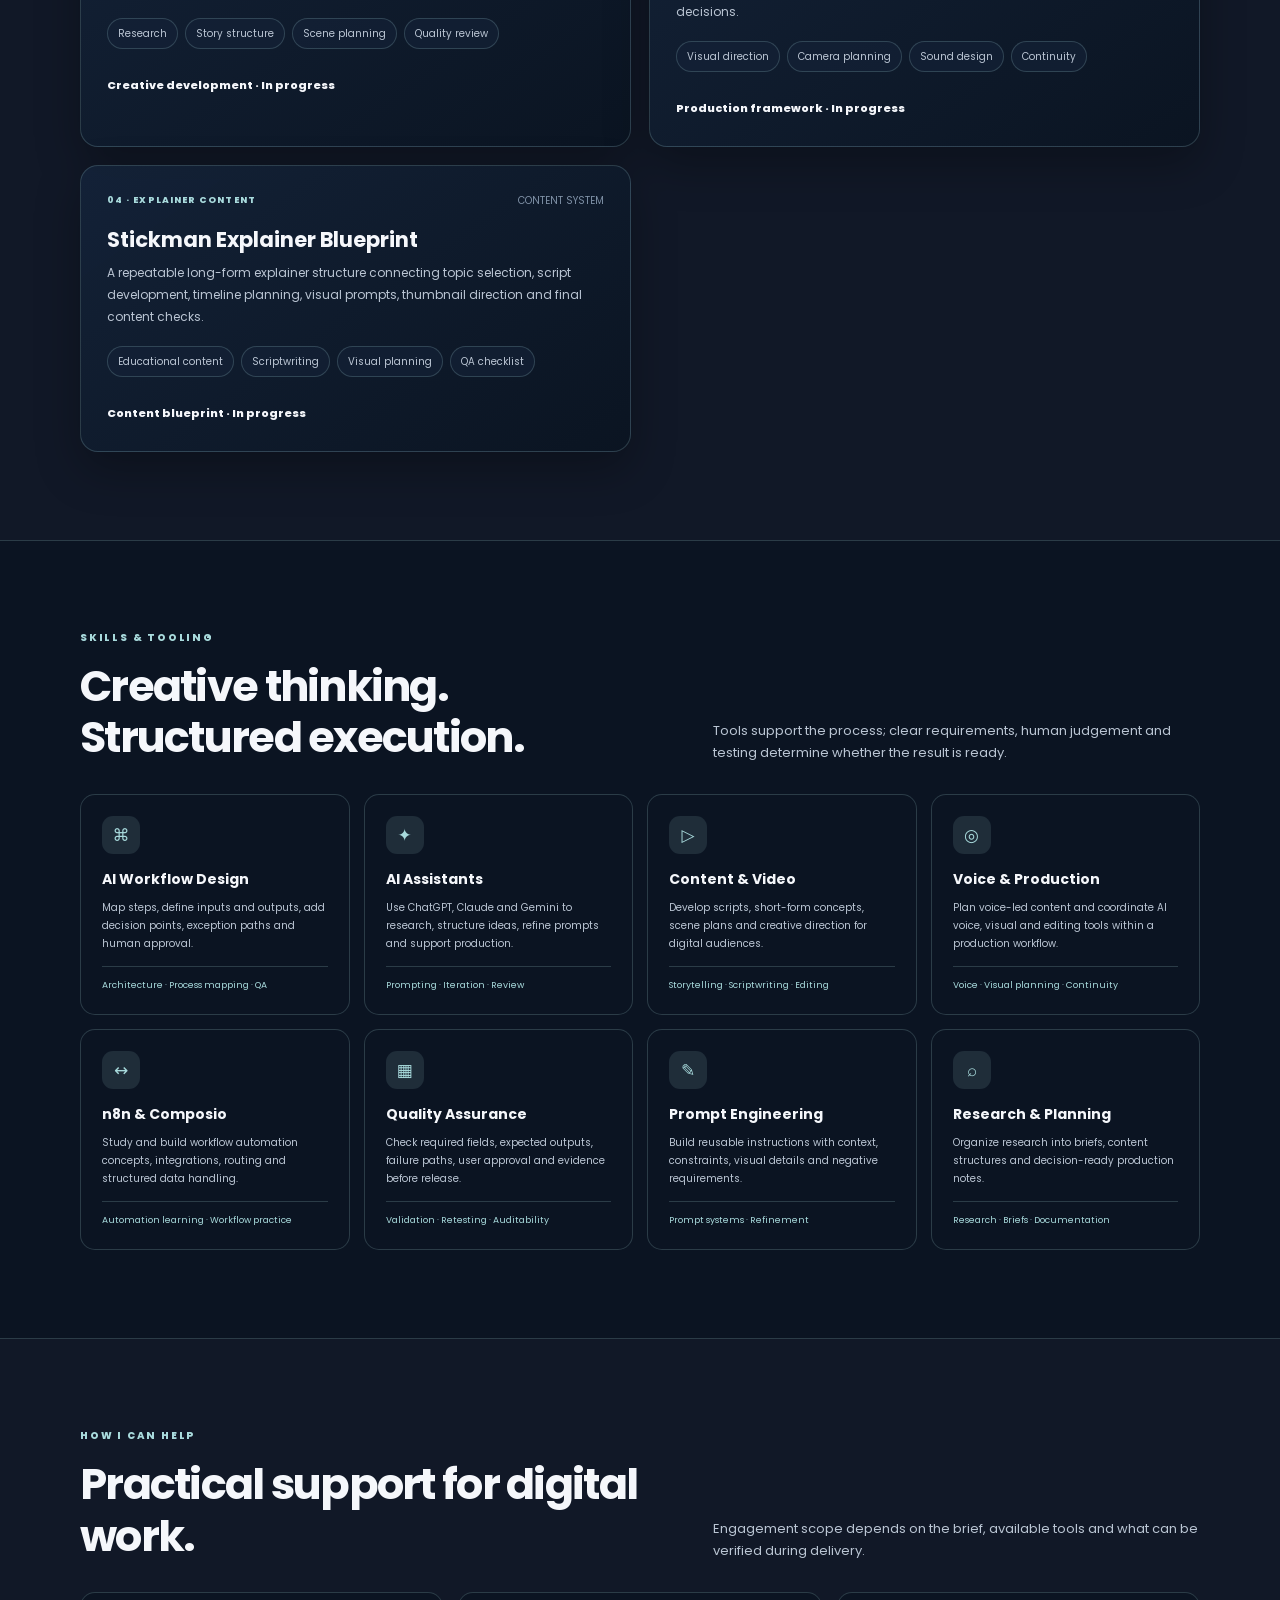
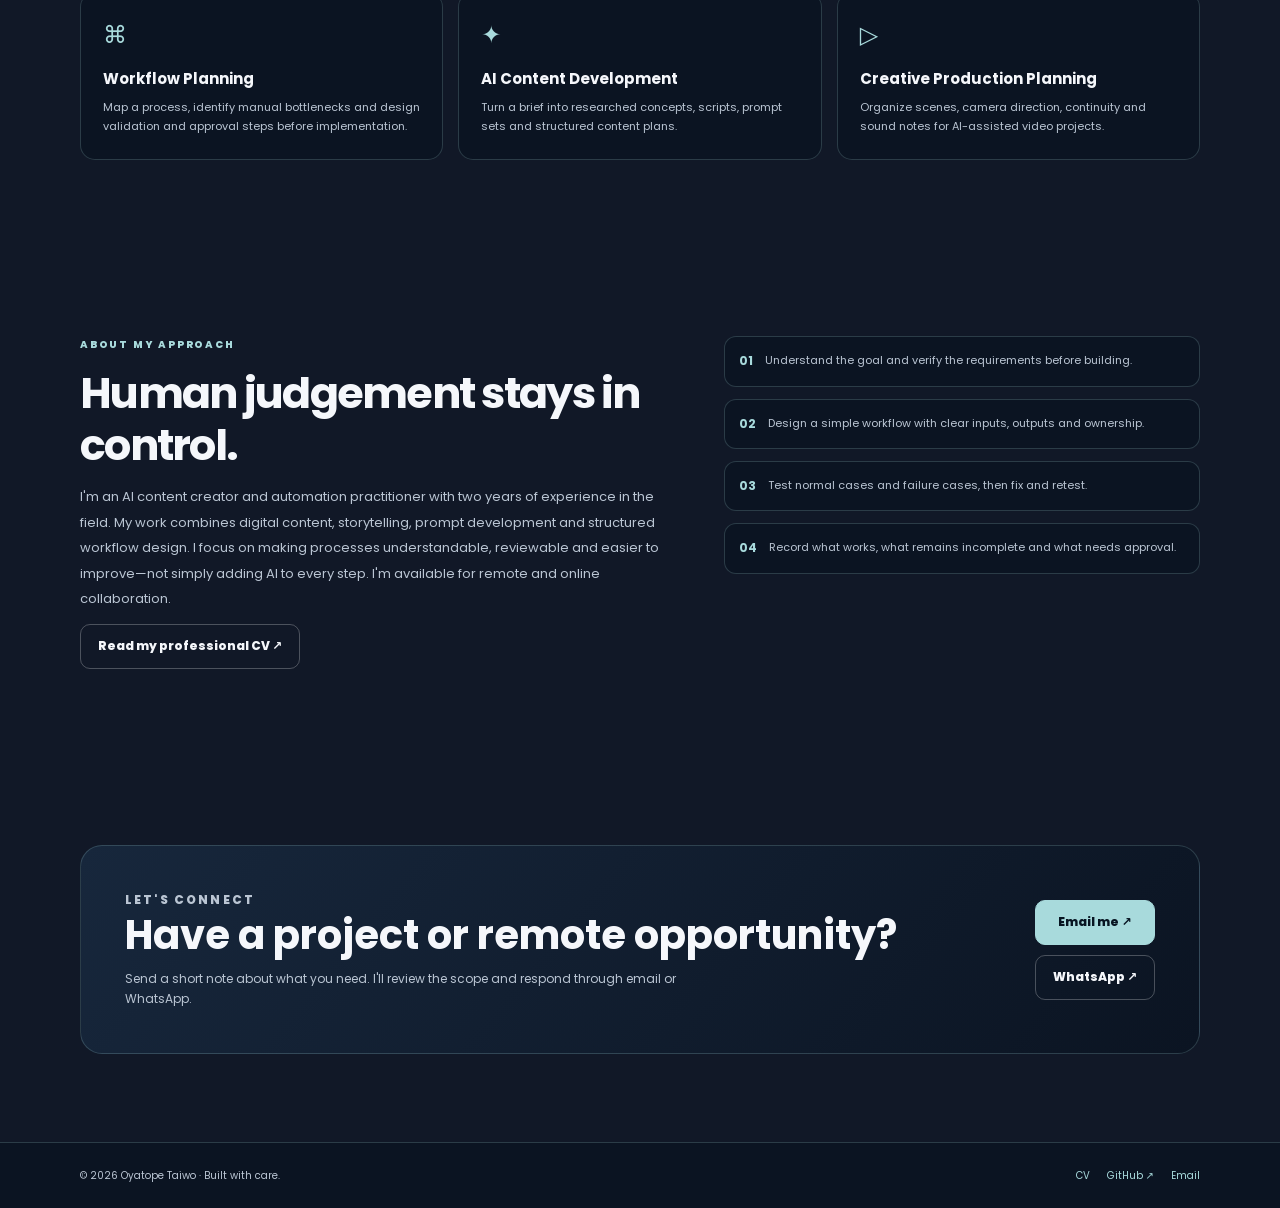
==== commit 54a5b029: "Fix particle layer and improve mobile menu focus" ====
--- a/christian-style-preview.html
+++ b/christian-style-preview.html
@@ -11,12 +11,12 @@
 <link href="https://fonts.googleapis.com/css2?family=Poppins:wght@400;500;600;700;800&display=swap" rel="stylesheet">
 <style>
 :root{--bg:#111827;--panel:#0b1422;--panel2:#142238;--blue:#a8dadc;--blue2:#77c7ee;--text:#f5f7fb;--muted:#bac5d3;--line:rgba(168,218,220,.2);--shadow:0 18px 45px rgba(0,0,0,.28);--wrap:1120px}
-*{box-sizing:border-box}html{scroll-behavior:smooth;scroll-padding-top:86px}body{margin:0;background:var(--bg);color:var(--text);font-family:Poppins,system-ui,sans-serif;line-height:1.7;overflow-x:hidden}body.menu-open{overflow:hidden}a{color:var(--blue);text-underline-offset:4px}button{font:inherit}.wrap{width:min(var(--wrap),calc(100% - 42px));margin-inline:auto}.skip{position:absolute;left:-999px;top:10px;background:var(--blue);color:#07111e;padding:10px;z-index:1000}.skip:focus{left:10px}#particles{position:fixed;inset:0;width:100%;height:100%;z-index:-1;pointer-events:none;opacity:.46}
+*{box-sizing:border-box}html{scroll-behavior:smooth;scroll-padding-top:86px}body{margin:0;background:var(--bg);color:var(--text);font-family:Poppins,system-ui,sans-serif;line-height:1.7;overflow-x:hidden}body.menu-open{overflow:hidden}a{color:var(--blue);text-underline-offset:4px}button{font:inherit}.wrap{width:min(var(--wrap),calc(100% - 42px));margin-inline:auto}.skip{position:absolute;left:-999px;top:10px;background:var(--blue);color:#07111e;padding:10px;z-index:1000}.skip:focus{left:10px}#particles{position:fixed;inset:0;width:100%;height:100%;z-index:0;pointer-events:none;opacity:.46}
 header{position:sticky;top:0;z-index:50;background:rgba(11,20,34,.94);backdrop-filter:blur(14px);border-bottom:1px solid var(--line)}.topbar{min-height:74px;display:flex;align-items:center;justify-content:space-between;gap:16px}.brand{display:flex;align-items:center;gap:11px;text-decoration:none;color:var(--text);font-weight:800;line-height:1.2}.brand-mark{width:42px;height:42px;display:grid;place-items:center;border-radius:14px;background:linear-gradient(145deg,var(--blue),var(--blue2));color:#0a1724;font-weight:800}.brand small{display:block;margin-top:4px;color:var(--muted);font-size:10px;font-weight:500;letter-spacing:.02em}.desktop-nav{display:flex;align-items:center;gap:22px}.desktop-nav a,.side-nav a{font-size:12px;font-weight:600;text-decoration:none;color:var(--text)}.desktop-nav a:hover,.side-nav a:hover{color:var(--blue)}.nav-cv{border:1px solid var(--blue);padding:8px 13px;border-radius:9px}.menu-toggle{display:none;width:44px;height:42px;border:1px solid var(--line);border-radius:10px;background:transparent;cursor:pointer}.menu-toggle span{display:block;width:20px;height:2px;background:var(--text);margin:5px auto;transition:transform .22s,opacity .22s}.menu-toggle[aria-expanded=true] span:first-child{transform:translateY(7px) rotate(45deg)}.menu-toggle[aria-expanded=true] span:nth-child(2){opacity:0}.menu-toggle[aria-expanded=true] span:last-child{transform:translateY(-7px) rotate(-45deg)}.menu-overlay{position:fixed;inset:0;background:rgba(0,0,0,.6);z-index:59;opacity:0;visibility:hidden;transition:opacity .25s}.side-nav{position:fixed;right:0;top:0;height:100dvh;width:min(330px,86vw);padding:92px 28px 30px;background:var(--panel);border-left:1px solid var(--line);z-index:60;display:flex;flex-direction:column;gap:5px;transform:translateX(105%);transition:transform .28s ease;box-shadow:var(--shadow)}.side-nav a{padding:13px 12px;border-radius:9px}.side-nav a:hover{background:var(--panel2)}.side-nav .side-note{margin-top:auto;color:var(--muted);font-size:11px}
 body.menu-open .side-nav{transform:translateX(0)}body.menu-open .menu-overlay{opacity:1;visibility:visible}
 .hero{min-height:650px;display:grid;grid-template-columns:minmax(0,1.35fr) minmax(270px,.72fr);align-items:center;gap:clamp(34px,6vw,78px);padding-top:76px;padding-bottom:72px}.eyebrow{color:var(--blue);font-size:10px;font-weight:800;letter-spacing:.18em;margin:0 0 15px}.availability{display:inline-flex;align-items:center;gap:9px;border:1px solid var(--line);border-radius:100px;padding:7px 12px;color:var(--muted);font-size:10px;letter-spacing:.06em}.dot{width:7px;height:7px;border-radius:50%;background:#65d6a3;box-shadow:0 0 12px rgba(101,214,163,.6)}.hero h1{font-size:clamp(42px,6vw,72px);line-height:1.08;letter-spacing:-.055em;margin:20px 0 12px}.hero h1 span{color:var(--blue)}.role{color:var(--blue2);font-weight:700;font-size:clamp(15px,2vw,19px);margin:0 0 20px}.hero-copy>p:not(.eyebrow):not(.role){max-width:660px;color:var(--muted);font-size:14px}.actions{display:flex;flex-wrap:wrap;gap:12px;margin-top:27px}.btn{min-height:45px;display:inline-flex;align-items:center;justify-content:center;gap:9px;padding:11px 17px;border:1px solid var(--blue);border-radius:10px;text-decoration:none;font-size:12px;font-weight:750;transition:transform .2s,background .2s,color .2s}.btn:hover{transform:translateY(-2px)}.btn-primary{background:var(--blue);color:#081522}.btn-primary:hover{background:#c9f0f1;color:#081522}.btn-ghost{background:transparent;color:var(--text);border-color:rgba(255,255,255,.25)}.quick-tags{display:flex;flex-wrap:wrap;gap:8px;margin-top:25px}.quick-tags span,.pills span{font-size:10px;border:1px solid var(--line);border-radius:100px;padding:6px 10px;color:var(--muted);background:rgba(20,34,56,.65)}
 .profile-card{position:relative;padding:28px;background:linear-gradient(155deg,#17273c,#0b1422 75%);border:1px solid var(--line);border-radius:24px;box-shadow:var(--shadow);overflow:hidden}.profile-card:before{content:"";position:absolute;width:180px;height:180px;right:-80px;top:-80px;border:1px solid rgba(168,218,220,.24);border-radius:50%;box-shadow:0 0 0 18px rgba(168,218,220,.035),0 0 0 38px rgba(168,218,220,.025)}.portrait-wrap{width:130px;height:130px;margin:0 auto 22px;position:relative}.portrait-wrap:before{content:"";position:absolute;inset:-8px;border:1px solid var(--blue);border-radius:50%;opacity:.65;animation:orbit 18s linear infinite}.portrait{width:100%;height:100%;display:block;object-fit:cover;object-position:center;border-radius:50%;border:4px solid #20364c;background:#17273c}.profile-card .eyebrow{text-align:center;margin-bottom:6px;font-size:9px}.profile-card h2{text-align:center;font-size:23px;margin:0}.profile-sub{text-align:center;color:var(--muted);font-size:11px;margin:6px 0 20px}.profile-links{border-top:1px solid var(--line);padding-top:15px;display:grid;gap:11px}.profile-links a{font-size:11px;overflow-wrap:anywhere;text-decoration:none}.profile-links a:hover{text-decoration:underline}.location{color:var(--muted);font-size:10px;margin-top:18px;display:flex;gap:8px;align-items:center}
-.principles{border-block:1px solid var(--line);background:rgba(11,20,34,.76)}.principles-inner{display:grid;grid-template-columns:repeat(3,1fr);gap:20px;padding-block:24px}.principle{display:flex;align-items:center;gap:13px}.principle strong{font-size:23px;color:var(--blue)}.principle span{font-size:11px;line-height:1.5;color:var(--muted)}
+main,footer,.principles{position:relative;z-index:1}.principles{border-block:1px solid var(--line);background:rgba(11,20,34,.76)}.principles-inner{display:grid;grid-template-columns:repeat(3,1fr);gap:20px;padding-block:24px}.principle{display:flex;align-items:center;gap:13px}.principle strong{font-size:23px;color:var(--blue)}.principle span{font-size:11px;line-height:1.5;color:var(--muted)}
 section.content{padding-top:88px;padding-bottom:88px}.section-head{display:grid;grid-template-columns:1.1fr .9fr;gap:38px;align-items:end;margin-bottom:30px}.section-head h2,.about h2{font-size:clamp(29px,4vw,43px);line-height:1.2;letter-spacing:-.04em;margin:0}.section-head>p{margin:0;color:var(--muted);font-size:13px}.project-grid{display:grid;grid-template-columns:repeat(2,minmax(0,1fr));gap:18px}.project{position:relative;padding:26px;border:1px solid var(--line);border-radius:18px;background:linear-gradient(145deg,rgba(20,34,56,.95),rgba(11,20,34,.96));box-shadow:var(--shadow);transition:transform .22s,border-color .22s}.project:hover{transform:translateY(-4px);border-color:rgba(168,218,220,.55)}.project.featured{grid-column:1/-1}.project-top{display:flex;align-items:center;justify-content:space-between;gap:12px}.project-type{font-size:9px;font-weight:800;letter-spacing:.12em;color:var(--blue)}.project-number{font-size:10px;color:#7f91a6}.project h3{font-size:21px;line-height:1.3;margin:17px 0 9px}.project p{font-size:12px;color:var(--muted);margin:0;line-height:1.85}.pills{display:flex;flex-wrap:wrap;gap:7px;margin:17px 0 21px}.text-link{font-size:11px;font-weight:800;text-decoration:none}.text-link:hover{text-decoration:underline}.evidence-note{margin-top:15px;padding:13px 15px;border-left:2px solid var(--blue);background:rgba(168,218,220,.06);color:var(--muted);font-size:10px}
 .skills-section{background:rgba(11,20,34,.72);border-block:1px solid var(--line)}.skill-grid{display:grid;grid-template-columns:repeat(4,minmax(0,1fr));gap:14px}.skill{padding:21px;border:1px solid var(--line);border-radius:15px;background:var(--panel)}.skill-icon{width:38px;height:38px;display:grid;place-items:center;border-radius:11px;background:rgba(168,218,220,.12);color:var(--blue);font-size:17px}.skill h3{font-size:14px;margin:14px 0 7px}.skill p{font-size:10px;color:var(--muted);line-height:1.8;margin:0}.skill small{display:block;color:var(--blue);font-size:9px;margin-top:13px;padding-top:11px;border-top:1px solid var(--line)}
 .service-grid{display:grid;grid-template-columns:repeat(3,minmax(0,1fr));gap:15px}.service{padding:22px;border:1px solid var(--line);border-radius:15px;background:var(--panel)}.service .symbol{font-size:24px;color:var(--blue)}.service h3{font-size:15px;margin:10px 0 6px}.service p{font-size:11px;color:var(--muted);line-height:1.8;margin:0}
@@ -100,7 +100,7 @@
 'use strict';
 const reduced=window.matchMedia('(prefers-reduced-motion: reduce)').matches;
 const toggle=document.getElementById('menu-toggle'), side=document.getElementById('side-nav'), overlay=document.getElementById('menu-overlay');
-function setMenu(open){document.body.classList.toggle('menu-open',open);toggle.setAttribute('aria-expanded',String(open));toggle.setAttribute('aria-label',open?'Close navigation menu':'Open navigation menu');side.setAttribute('aria-hidden',String(!open));overlay.setAttribute('aria-hidden',String(!open));}
+function setMenu(open){document.body.classList.toggle('menu-open',open);toggle.setAttribute('aria-expanded',String(open));toggle.setAttribute('aria-label',open?'Close navigation menu':'Open navigation menu');side.setAttribute('aria-hidden',String(!open));overlay.setAttribute('aria-hidden',String(!open));if(open){const firstLink=side.querySelector('a');if(firstLink)firstLink.focus()}else{toggle.focus()}}
 toggle.addEventListener('click',()=>setMenu(toggle.getAttribute('aria-expanded')!=='true'));
 overlay.addEventListener('click',()=>setMenu(false));
 side.querySelectorAll('a').forEach(a=>a.addEventListener('click',()=>setMenu(false)));
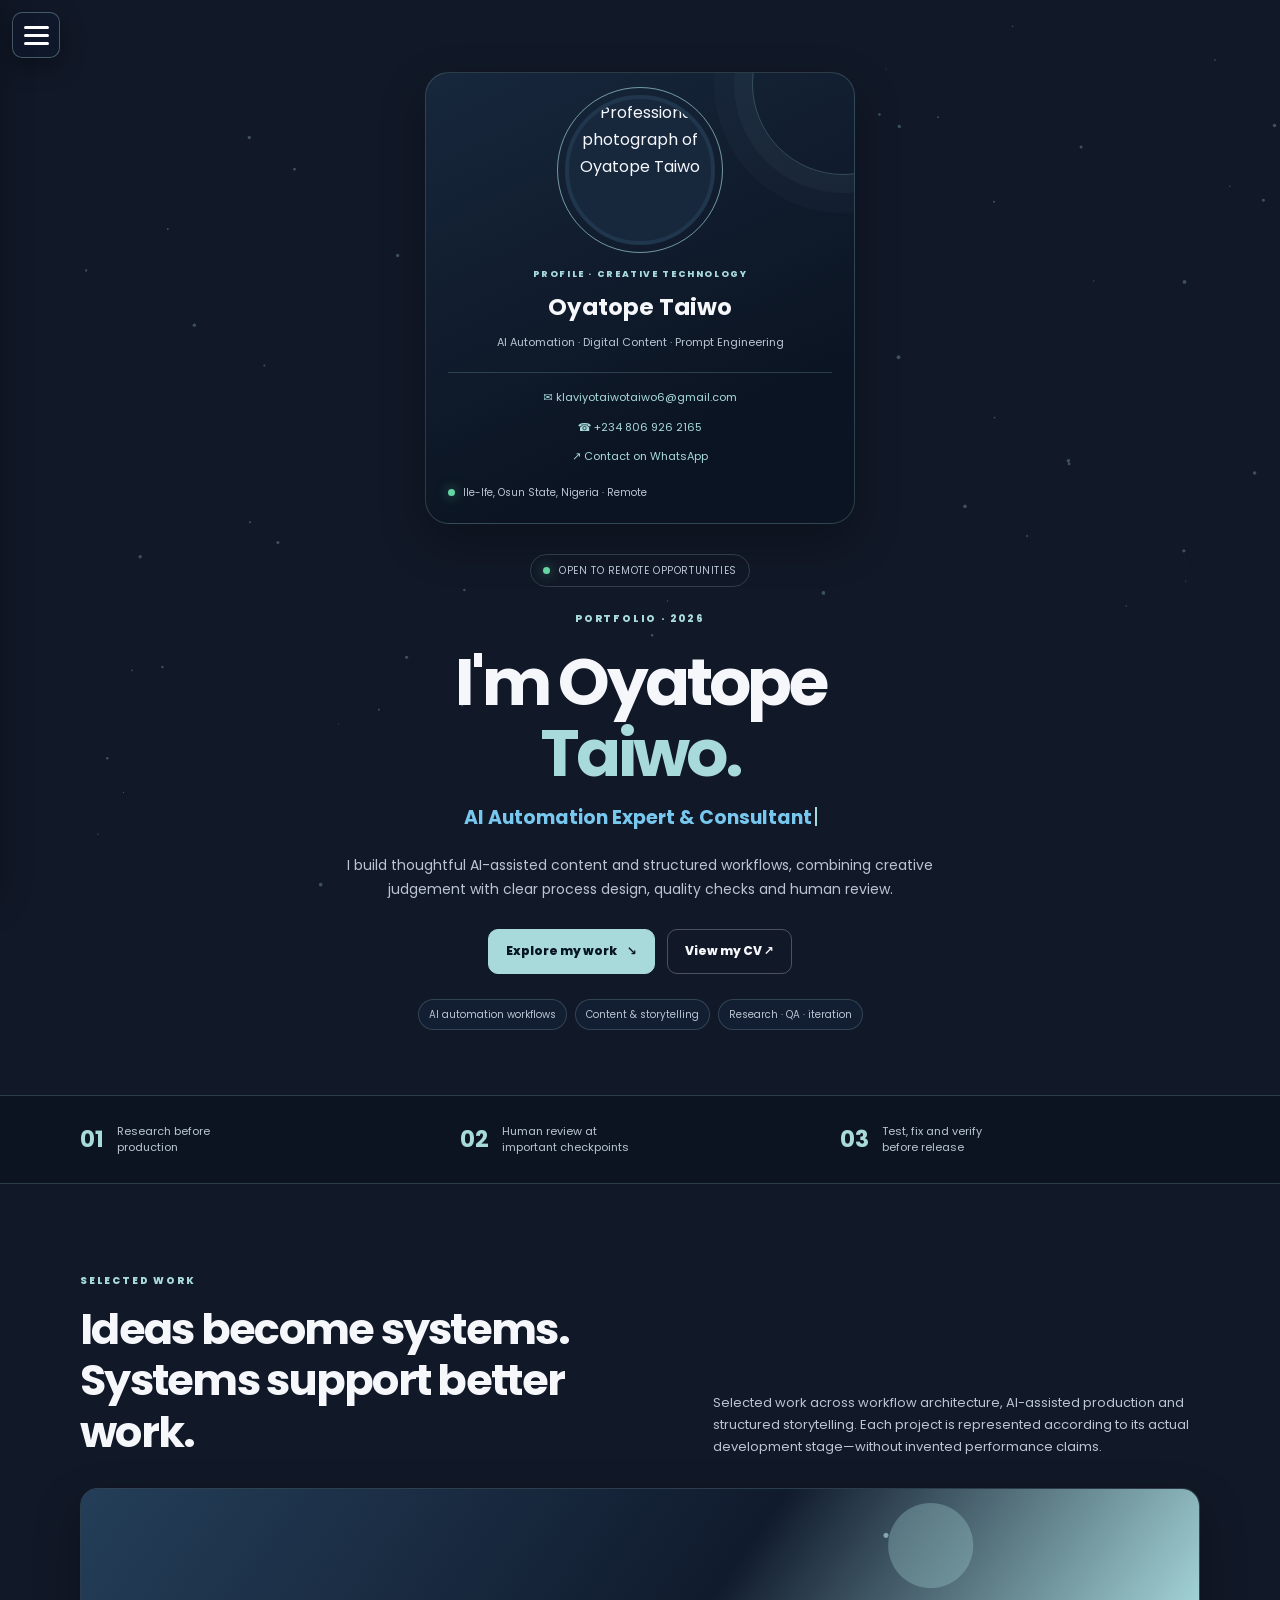
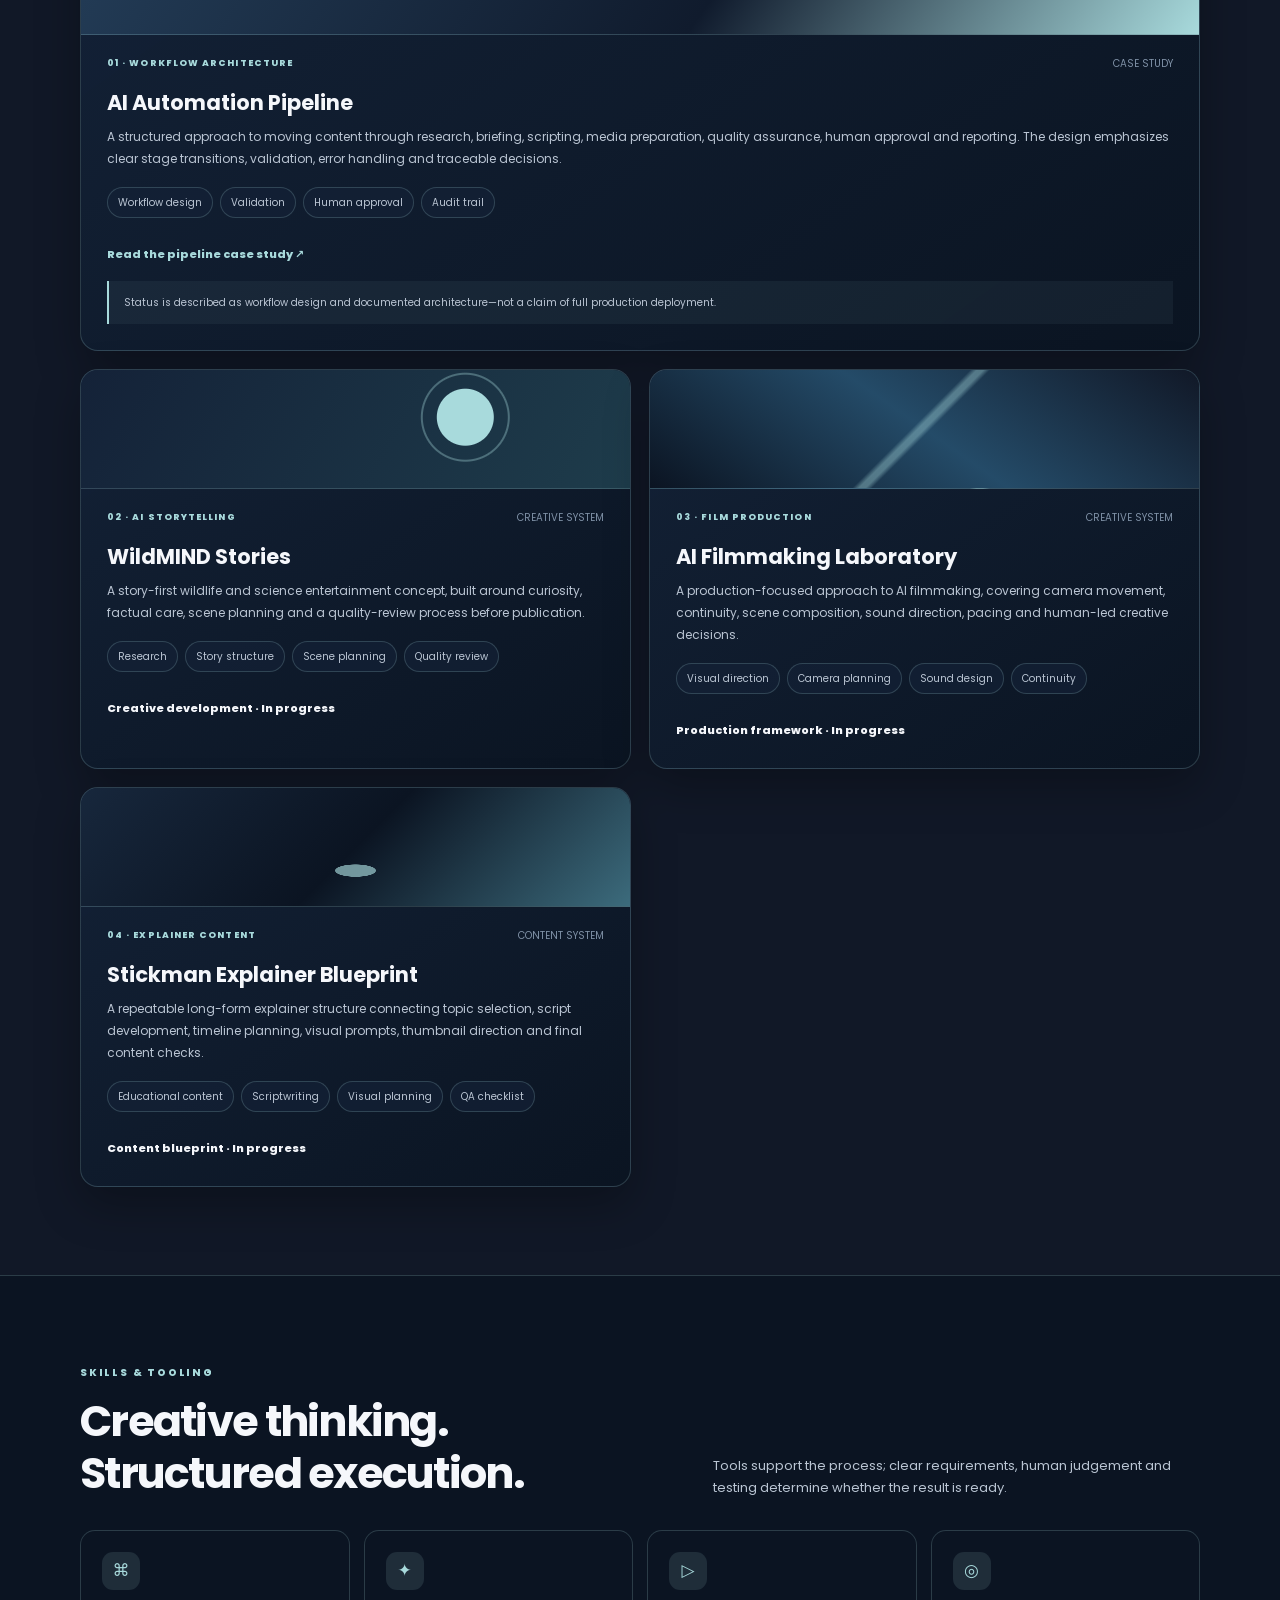
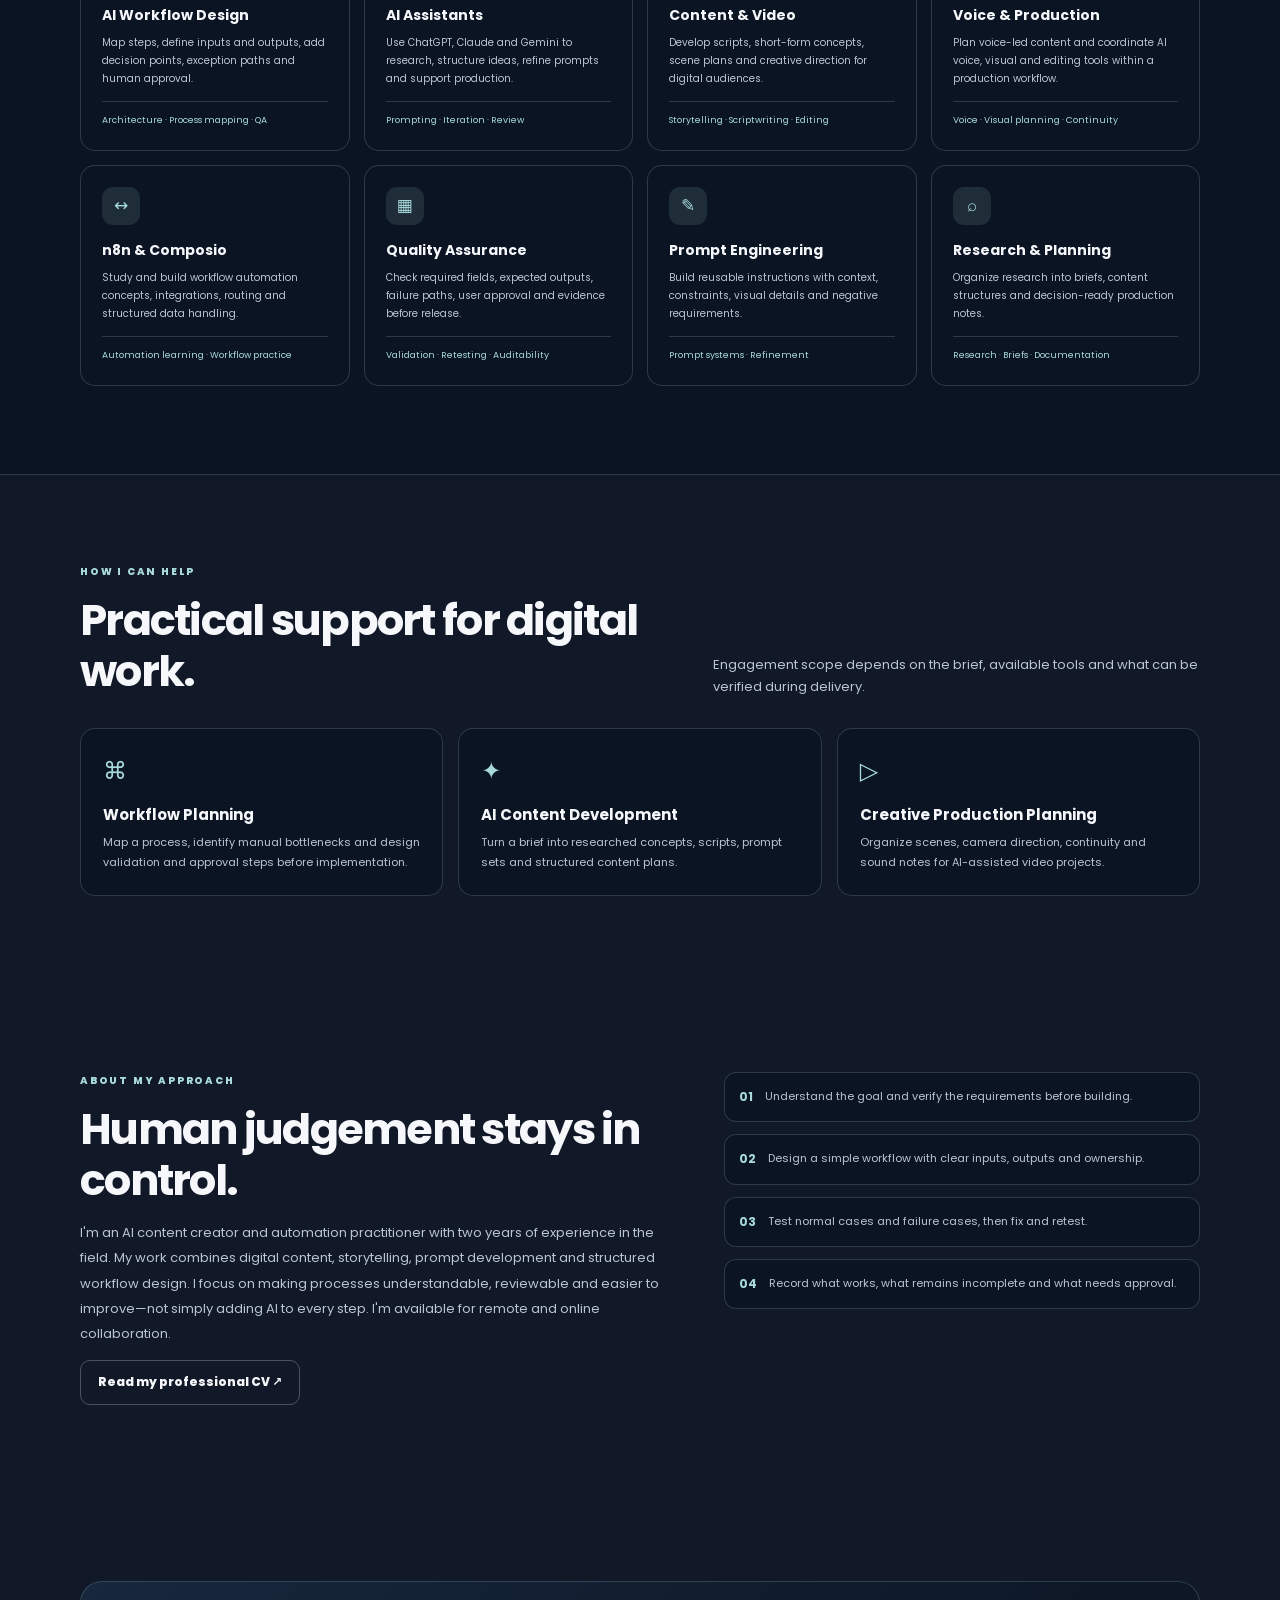
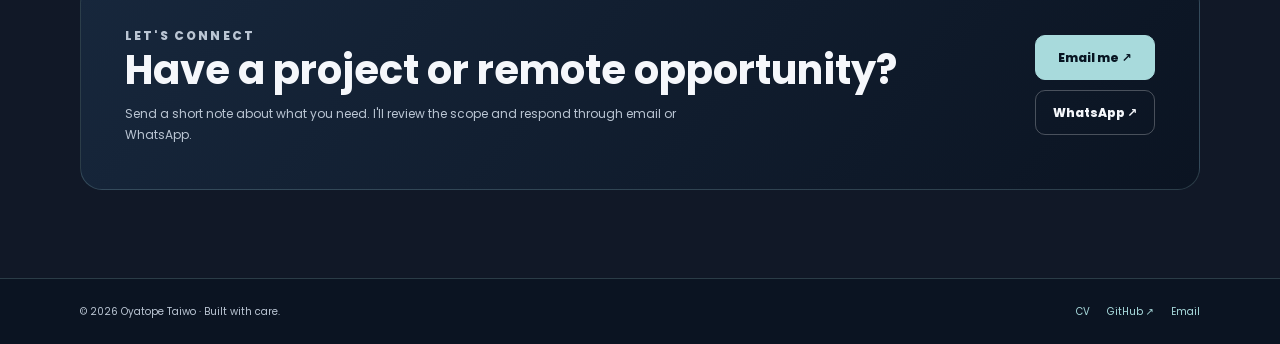
==== commit 2ed49c19: "Match Christian-style left navigation and restore portfolio visuals" ====
--- a/christian-style-preview.html
+++ b/christian-style-preview.html
@@ -29,6 +29,28 @@
 @media(max-width:700px){.desktop-nav{display:none}.menu-toggle{display:block}.hero{grid-template-columns:1fr;padding-top:50px;padding-bottom:48px;gap:36px}.hero h1{font-size:clamp(42px,11vw,64px)}.profile-card{max-width:410px;width:100%;margin-inline:auto}.principles-inner{gap:12px}.principle{align-items:flex-start;gap:8px}.principle strong{font-size:18px}.principle span{font-size:9px}.section-head{grid-template-columns:1fr;gap:12px}.project-grid{grid-template-columns:1fr}.project.featured{grid-column:auto}.about-layout{grid-template-columns:1fr;gap:22px}.contact-box{grid-template-columns:1fr}.contact-actions{flex-direction:row;flex-wrap:wrap}.contact-actions .btn{white-space:normal}.footer-inner{align-items:flex-start;flex-direction:column}.side-nav{display:flex}}
 @media(max-width:430px){.wrap{width:calc(100% - 30px)}.brand small{max-width:210px;font-size:9px}.brand-mark{width:38px;height:38px}.hero h1{font-size:41px}.hero-copy>p:not(.eyebrow):not(.role){font-size:12px}.actions .btn{flex:1}.principles-inner{grid-template-columns:1fr;gap:13px}.principle{align-items:center}.principle span br{display:none}.skill-grid,.service-grid{grid-template-columns:1fr}.skill p{min-height:0}.project{padding:21px}.project h3{font-size:19px}.contact-actions{flex-direction:column}.contact-actions .btn{width:100%}}
 @media(prefers-reduced-motion:reduce){*,*::before,*::after{scroll-behavior:auto!important;animation-duration:.01ms!important;animation-iteration-count:1!important;transition-duration:.01ms!important}.reveal{opacity:1;transform:none}}
+
+/* REFERENCE-MATCH PASS: Christian's fixed top-left hamburger + left slide-out navigation */
+header{position:fixed;inset:0 0 auto 0;height:0;min-height:0;background:transparent;border:0;backdrop-filter:none;pointer-events:none}
+.topbar{min-height:0;width:100%;margin:0;padding:0}
+.brand,.desktop-nav{display:none!important}
+.menu-toggle{display:block!important;position:fixed;top:12px;left:12px;z-index:70;width:48px;height:46px;background:#0f172a;border:1px solid rgba(168,218,220,.35);box-shadow:0 8px 24px rgba(0,0,0,.35);pointer-events:auto}
+.menu-toggle span{height:3px;width:25px;background:#fff;border-radius:2px}
+.side-nav{left:0;right:auto;top:0;transform:translateX(-105%);width:256px;max-width:84vw;padding:82px 18px 28px;border-left:0;border-right:1px solid var(--line);border-radius:0 0 18px 0;box-shadow:8px 0 35px rgba(0,0,0,.35);z-index:65}
+.side-nav a{font-size:15px;padding:11px 12px;margin:2px 0;border-radius:5px;border-left:4px solid transparent;transition:background .25s,border-color .25s,color .25s}
+.side-nav a:hover,.side-nav a:focus-visible{background:#142238;border-left-color:#1e90ff;color:#a8dadc}
+body.menu-open .side-nav{transform:translateX(0)}
+.hero{min-height:100vh;grid-template-columns:minmax(0,760px);justify-content:center;gap:30px;padding-top:72px;padding-bottom:65px;text-align:center}
+.hero-copy{order:2}.profile-card{order:1;width:min(100%,430px);margin:0 auto;padding:22px}
+.hero-copy .availability{margin-inline:auto}.hero-copy .actions,.hero-copy .quick-tags{justify-content:center}.hero-copy>p:not(.eyebrow):not(.role){margin-inline:auto}
+.hero h1{font-size:clamp(42px,7vw,66px)}.portrait-wrap{width:150px;height:150px}
+.project{overflow:hidden}.project:before{content:"";display:block;height:118px;margin:-26px -26px 20px;background:radial-gradient(circle at 72% 32%,rgba(168,218,220,.65) 0 2px,transparent 3px),radial-gradient(circle at 76% 39%,rgba(168,218,220,.3) 0 42px,transparent 43px),linear-gradient(125deg,#243e59,#101b2d 58%,#a8dadc);border-bottom:1px solid var(--line)}
+.project:nth-child(2):before{background:radial-gradient(circle at 70% 40%,#a8dadc 0 28px,transparent 29px),radial-gradient(circle at 70% 40%,transparent 0 42px,rgba(168,218,220,.35) 43px 44px,transparent 45px),linear-gradient(120deg,#142238,#1e3c4b)}
+.project:nth-child(3):before{background:linear-gradient(135deg,transparent 48%,rgba(168,218,220,.4) 49% 50%,transparent 51%),linear-gradient(35deg,#0b1422,#244b68,#111827)}
+.project:nth-child(4):before{background:radial-gradient(ellipse at 50% 70%,rgba(168,218,220,.65) 0 20px,transparent 21px),linear-gradient(135deg,#17273c,#0b1422 50%,#3c6b7c)}
+.project.featured:before{height:145px}
+@media(max-width:700px){.hero{grid-template-columns:1fr;min-height:auto;padding-top:76px;gap:25px}.hero-copy{order:2}.profile-card{order:1}.side-nav{display:flex}.project:before{margin:-21px -21px 18px}}
+
 </style>
 </head>
 <body id="top">
@@ -37,7 +59,7 @@
 <header>
   <div class="topbar wrap">
     <a class="brand" href="#top" aria-label="Oyatope Taiwo home"><span class="brand-mark">OT</span><span>Oyatope Taiwo<small>AI Automation · Content · Creative Technology</small></span></a>
-    <nav class="desktop-nav" aria-label="Main navigation"><a href="#about">About</a><a href="#skills">Skills</a><a href="#work">Projects</a><a href="#services">Services</a><a href="#contact">Contact</a><a class="nav-cv" href="cv.html">View CV ↗</a></nav>
+    <nav class="desktop-nav" aria-label="Main navigation"><a href="#about">About</a><a href="#skills">Skills</a><a href="#work">Projects</a><a href="#services">Services</a><a href="#contact">Contact</a><a class="nav-cv" href="https://github.com/williamsjam2x-ctrl/ai-content-creator-portfolio/blob/main/cv.html">View CV ↗</a></nav>
     <button class="menu-toggle" id="menu-toggle" type="button" aria-label="Open navigation menu" aria-controls="side-nav" aria-expanded="false"><span></span><span></span><span></span></button>
   </div>
 </header>
@@ -58,7 +80,7 @@
     <div class="quick-tags"><span>AI automation workflows</span><span>Content & storytelling</span><span>Research · QA · iteration</span></div>
   </div>
   <aside class="profile-card reveal" aria-label="Professional contact card">
-    <div class="portrait-wrap"><img class="portrait" src="assets/profile.jpg" alt="Professional photograph of Oyatope Taiwo" width="130" height="130" fetchpriority="high"></div>
+    <div class="portrait-wrap"><img class="portrait" src="https://raw.githubusercontent.com/williamsjam2x-ctrl/ai-content-creator-portfolio/christian-style-rebuild/assets/profile.jpg" alt="Professional photograph of Oyatope Taiwo" width="130" height="130" fetchpriority="high"></div>
     <p class="eyebrow">PROFILE · CREATIVE TECHNOLOGY</p><h2>Oyatope Taiwo</h2><p class="profile-sub">AI Automation · Digital Content · Prompt Engineering</p>
     <div class="profile-links"><a href="mailto:klaviyotaiwotaiwo6@gmail.com">✉ klaviyotaiwotaiwo6@gmail.com</a><a href="tel:+2348069262165">☎ +234 806 926 2165</a><a href="https://wa.me/2348069262165" target="_blank" rel="noopener noreferrer">↗ Contact on WhatsApp</a></div>
     <div class="location"><span class="dot"></span> Ile-Ife, Osun State, Nigeria · Remote</div>
@@ -68,7 +90,7 @@
 <section class="content wrap" id="work">
   <div class="section-head reveal"><div><p class="eyebrow">SELECTED WORK</p><h2>Ideas become systems.<br>Systems support better work.</h2></div><p>Selected work across workflow architecture, AI-assisted production and structured storytelling. Each project is represented according to its actual development stage—without invented performance claims.</p></div>
   <div class="project-grid">
-    <article class="project featured reveal"><div class="project-top"><span class="project-type">01 · WORKFLOW ARCHITECTURE</span><span class="project-number">CASE STUDY</span></div><h3>AI Automation Pipeline</h3><p>A structured approach to moving content through research, briefing, scripting, media preparation, quality assurance, human approval and reporting. The design emphasizes clear stage transitions, validation, error handling and traceable decisions.</p><div class="pills"><span>Workflow design</span><span>Validation</span><span>Human approval</span><span>Audit trail</span></div><a class="text-link" href="si-automation-pipeline.html">Read the pipeline case study ↗</a><div class="evidence-note">Status is described as workflow design and documented architecture—not a claim of full production deployment.</div></article>
+    <article class="project featured reveal"><div class="project-top"><span class="project-type">01 · WORKFLOW ARCHITECTURE</span><span class="project-number">CASE STUDY</span></div><h3>AI Automation Pipeline</h3><p>A structured approach to moving content through research, briefing, scripting, media preparation, quality assurance, human approval and reporting. The design emphasizes clear stage transitions, validation, error handling and traceable decisions.</p><div class="pills"><span>Workflow design</span><span>Validation</span><span>Human approval</span><span>Audit trail</span></div><a class="text-link" href="https://github.com/williamsjam2x-ctrl/ai-content-creator-portfolio/blob/main/si-automation-pipeline.html">Read the pipeline case study ↗</a><div class="evidence-note">Status is described as workflow design and documented architecture—not a claim of full production deployment.</div></article>
     <article class="project reveal"><div class="project-top"><span class="project-type">02 · AI STORYTELLING</span><span class="project-number">CREATIVE SYSTEM</span></div><h3>WildMIND Stories</h3><p>A story-first wildlife and science entertainment concept, built around curiosity, factual care, scene planning and a quality-review process before publication.</p><div class="pills"><span>Research</span><span>Story structure</span><span>Scene planning</span><span>Quality review</span></div><span class="text-link">Creative development · In progress</span></article>
     <article class="project reveal"><div class="project-top"><span class="project-type">03 · FILM PRODUCTION</span><span class="project-number">CREATIVE SYSTEM</span></div><h3>AI Filmmaking Laboratory</h3><p>A production-focused approach to AI filmmaking, covering camera movement, continuity, scene composition, sound direction, pacing and human-led creative decisions.</p><div class="pills"><span>Visual direction</span><span>Camera planning</span><span>Sound design</span><span>Continuity</span></div><span class="text-link">Production framework · In progress</span></article>
     <article class="project reveal"><div class="project-top"><span class="project-type">04 · EXPLAINER CONTENT</span><span class="project-number">CONTENT SYSTEM</span></div><h3>Stickman Explainer Blueprint</h3><p>A repeatable long-form explainer structure connecting topic selection, script development, timeline planning, visual prompts, thumbnail direction and final content checks.</p><div class="pills"><span>Educational content</span><span>Scriptwriting</span><span>Visual planning</span><span>QA checklist</span></div><span class="text-link">Content blueprint · In progress</span></article>
